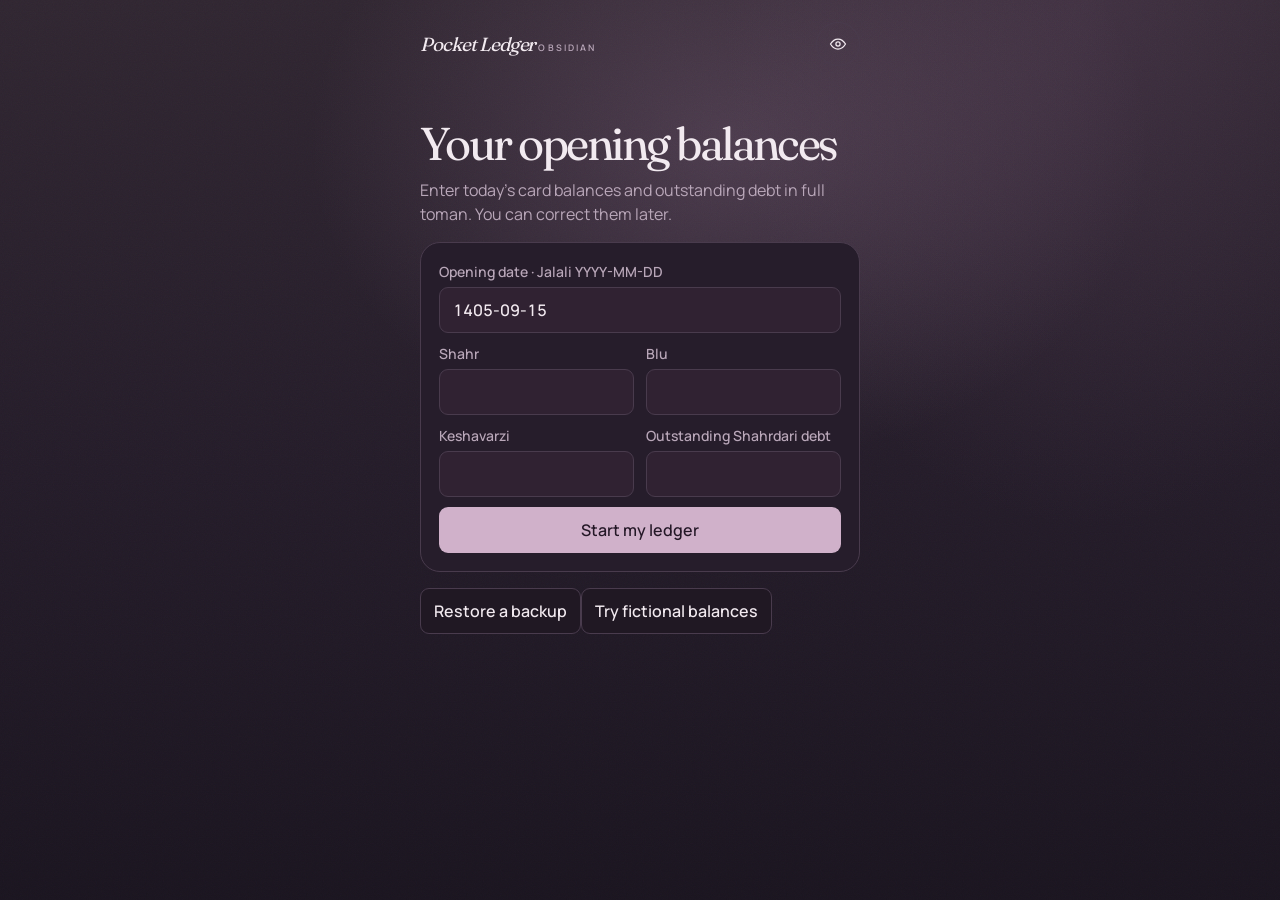
==== obsidian-v7/app/index.html @ 3f1b5644 "Add approved Pocket Ledger Obsidian 7.4 alongside original app" ====
<!doctype html><html lang="en"><head><meta charset="utf-8"><meta name="viewport" content="width=device-width,initial-scale=1,viewport-fit=cover"><meta name="theme-color" content="#17121B"><title>Pocket Ledger · Obsidian Review</title><link rel="icon" href="icon192.png"><link rel="apple-touch-icon" href="icon192.png"><meta name="apple-mobile-web-app-capable" content="yes"><link rel="manifest" href="manifest.webmanifest"><style>
:root{color-scheme:dark;--elevated:#302334;--focus:#D0B1CA;--bg:#17121B;--base:#201823;--surface:#261D2B;--ink:#F2EAF0;--sub:#B9A7B9;--line:#493B4D;--soft:#403047;--cta:#D0B1CA;--debt:#E9BE81;--accent:#B9A7B9}html[data-theme=light]{--bg:#211924;--base:#291F2D;--surface:#302334;--line:#493B4D}
*{box-sizing:border-box}body{margin:0;background:var(--bg);color:var(--ink);font:16px/1.5 Inter,'Segoe UI',system-ui,sans-serif;font-variant-numeric:tabular-nums}main{max-width:1090px;margin:auto;padding:22px 28px 95px}.line,header,nav,.actions,.period,.chips{display:flex;gap:10px;align-items:center;flex-wrap:wrap}.line,header{justify-content:space-between}header{padding:0 0 16px;border-bottom:1px solid var(--line)}.brand{font-size:24px;font-weight:700;letter-spacing:-.055em}.mark{display:inline-grid;place-items:center;vertical-align:middle;margin-right:10px;width:34px;height:34px;background:#403047;color:#D0B1CA;border-radius:10px;font-size:25px}button,input,select{font:inherit;color:var(--ink);border:1px solid var(--line);border-radius:9px;padding:10px 13px;background:var(--base);max-width:100%}button{cursor:pointer;font-weight:550}button:hover{background:var(--soft)}button:disabled{opacity:.45;cursor:default}button:focus-visible,input:focus-visible,select:focus-visible,summary:focus-visible{outline:2px solid var(--focus);outline-offset:3px}.primary{background:var(--cta);border-color:transparent;color:#241827}.primary:hover{background:#DECAD9}nav{gap:4px;margin:19px 0 12px}nav button{border-color:transparent;color:var(--sub);background:transparent}nav .selected,.chosen{background:var(--soft);color:var(--ink);border-color:#A99AAD}h1{font-size:clamp(32px,5vw,46px);line-height:1.1;font-weight:640;letter-spacing:-.055em;margin:16px 0 20px}h2{font-size:19px;font-weight:640;letter-spacing:-.03em;margin:0 0 14px}small,.muted{color:var(--sub)}p{margin:8px 0 16px}.period{gap:4px}.period input,.period button{text-align:center;padding:7px 10px}.hero,.box,.card,details{background:var(--surface);border:1px solid var(--line);border-radius:16px;padding:21px}.hero{background:linear-gradient(112deg,#261D2B,#261D2B 75%);padding:24px 28px}.hero small,.tag{font-weight:650;letter-spacing:.065em;font-size:12px;text-transform:uppercase}.hero strong{font-size:clamp(34px,6vw,58px);line-height:1.35;letter-spacing:-.06em}.hero .metric{border-top:1px solid var(--line);margin-top:15px;padding-top:14px;justify-content:flex-start;gap:12px 38px;color:var(--sub)}.metric b{display:inline-block;margin-left:5px;color:var(--ink)}.metric .debt b,.debtbox .entry:first-of-type b{color:var(--debt)}.debtbox h2:before{content:'◇';color:var(--debt);margin-right:8px}.cards,.fields,.two{display:grid;gap:14px}.cards{grid-template-columns:repeat(auto-fit,minmax(150px,1fr));margin:16px 0}.two,.fields{grid-template-columns:repeat(2,minmax(0,1fr))}.card{position:relative;background:linear-gradient(115deg,color-mix(in srgb,var(--accent) 9%,var(--surface)),var(--surface) 78%);padding:18px 20px}.tag{display:flex;align-items:center;gap:9px;color:var(--sub)}[data-bank=a0]{--accent:#E47781}[data-bank=a1]{--accent:#79AEF0}[data-bank=a2]{--accent:#69CA9F}.tag:before,.bank:before{content:'';display:inline-block;background:var(--accent);width:9px;height:9px;border-radius:50%}.bank:before{margin-right:6px}.card b{display:block;margin-top:12px;font-size:clamp(19px,2.7vw,28px);letter-spacing:-.04em;overflow-wrap:anywhere}.card b small{font-size:13px;font-weight:450;letter-spacing:0}.box,details{margin:12px 0}.entry{display:flex;align-items:center;justify-content:space-between;gap:12px;padding:11px 0;border-top:1px solid var(--line)}.entry div{min-width:0;overflow-wrap:anywhere}.entry small{display:block}.entry button{padding:6px 9px}.entry span{color:var(--sub)}.bar{height:6px;background:var(--soft);border-radius:5px;overflow:hidden;margin:5px 0 13px}.bar i{display:block;height:100%;background:#B9A7B9;border-radius:5px}.fields label{min-width:0}label{display:grid;gap:5px;margin-bottom:13px;color:var(--sub);font-weight:550;font-size:14px}input,select{min-width:0}input::placeholder{color:#A99AAD}input[type=checkbox]{accent-color:var(--cta)}dialog{border:1px solid #493B4D;border-radius:18px;background:var(--surface);color:var(--ink);width:min(510px,94vw);padding:24px;max-height:88dvh}dialog::backdrop{background:#110D14BD}.chips{gap:6px}.chips button{padding:8px 11px}.chips button.chosen{box-shadow:inset 0 -2px #D0B1CA}.chips [data-kind=received].chosen,.chips [data-kind=returned].chosen{box-shadow:inset 0 -2px var(--debt)}.actions{justify-content:flex-end;margin-top:16px}.err,.danger{color:#E47781}summary{cursor:pointer;font-weight:650}details[open]>summary{margin-bottom:15px}pre{white-space:pre-wrap;overflow-wrap:anywhere}#toast{position:fixed;bottom:16px;left:50%;transform:translateX(-50%);padding:10px 18px;border-radius:10px;background:#D0B1CA;color:#241827;z-index:5}#toast:empty{display:none}.setup{max-width:650px;margin:32px auto}.bankfield select{border-left:4px solid var(--accent)}.positive{color:#69CA9F}
@media(max-width:680px){main{padding:16px 14px 95px}.two{grid-template-columns:1fr;gap:0}.cards{grid-template-columns:1fr;gap:6px}.card{display:flex;align-items:center;justify-content:space-between;gap:10px;padding:12px 15px}.card b{margin:0}.add{position:fixed;bottom:16px;right:16px;z-index:2;box-shadow:0 4px 16px #110D1490}.hero,.box,details{padding:17px}.hero .metric{flex-direction:column;align-items:flex-start;gap:5px}.fields{gap:9px}.period input{width:106px}#toast{bottom:76px}.entry button{min-height:40px}nav{margin:10px 0}.entry{font-size:15px}}@media(max-width:370px){.fields{grid-template-columns:1fr}}

:root{--ink:#F2EAF0;--debt:#E9BE81;--muted:#A99AAD}.setup p{color:var(--sub)}.setup .box{margin:16px 0;padding:18px}.setup label,.fields>*{min-width:0}.setup button.primary{width:100%}.bankline{display:flex;gap:10px;align-items:center}.bankline:before{content:"";width:6px;height:16px;border-radius:4px;background:var(--accent)}.snapshot{display:grid;grid-template-columns:1fr 1fr;margin-top:16px;border-top:1px solid var(--line);padding-top:13px;gap:12px}.snapshot small{display:block;font-weight:450;text-transform:none;letter-spacing:0;font-size:14px}.snapshot b{display:block;font-weight:650}.debt b{color:var(--debt)}.hero{background:var(--surface)}.card{background:var(--surface)}.report{margin-top:18px}.type-choice{float:right;max-width:55%;margin:0}.type-choice select{height:42px;padding:6px 10px}.sheet-title{display:flex;align-items:center;justify-content:space-between;gap:8px;margin-bottom:14px}.sheet-title h2{margin:0}.entry-amount{margin-bottom:8px}.entry-amount input{font-size:26px;padding:6px 12px}.entry-amount small{font-weight:450;min-height:20px}.entry-note{margin-bottom:8px}.savebar{position:sticky;bottom:0;z-index:1;background:var(--surface);padding:10px 0 1px;border-top:1px solid var(--line)}.savebar .primary{flex:1}.formdate summary{font-weight:500;font-size:14px}.formdate{border:0;padding:6px 0;margin:0 0 8px}.formdate[open]>summary{margin-bottom:8px}.dock{display:contents}button,select,input{touch-action:manipulation}.setup input,input:not([type=checkbox]),select{width:100%;min-width:0}.period input{width:94px}input,select{font-size:16px}.entry>div:first-child{flex:1}.entry>div:last-child{text-align:right}.entry>div:last-child b{display:block}.entry{overflow-wrap:anywhere}.err:empty{display:none}.report .two .box{margin:4px 0}.tag{text-transform:none;letter-spacing:0;font-size:15px}.hero small{color:var(--sub)}.setup label{margin:0 0 10px}.setup .fields{gap:0 12px}.setup h1{margin-bottom:7px}button{min-height:44px}dialog label{margin-bottom:9px}.amount-key{color:var(--sub);font-size:14px}.card .tag{color:var(--ink)}
@media(max-width:680px){main{padding:max(10px,env(safe-area-inset-top)) max(14px,env(safe-area-inset-right)) calc(100px + env(safe-area-inset-bottom)) max(14px,env(safe-area-inset-left))}.brand{font-size:20px}.mark{width:29px;height:29px}header{padding-bottom:10px}h1{font-size:26px;margin:9px 0 13px}nav{margin:8px 0 4px;gap:2px}nav button{padding:6px 10px;font-size:14px}.period{gap:1px}.period button{padding:4px 9px}.period input{font-size:16px;width:87px;padding:5px}.hero{padding:16px}.hero strong{font-size:34px}.cards{border:1px solid var(--line);border-radius:14px;background:var(--surface);gap:0;margin:12px 0}.card{border:none;border-radius:0;background:transparent;min-height:43px;padding:8px 14px}.card+.card{border-top:1px solid var(--line)}.card b{font-size:18px}.cards,.fields{min-width:0}.setup{margin:15px auto}.setup h1{font-size:25px}.setup p{font-size:15px;line-height:1.4}.setup .fields{grid-template-columns:minmax(0,1fr);gap:0}.setup .box{padding:14px}.setup input{height:42px}.setup #restore{width:100%}.dock:has(.add:not([hidden])){display:block;position:fixed;z-index:3;bottom:0;left:0;right:0;padding:8px max(14px,env(safe-area-inset-right)) calc(8px + env(safe-area-inset-bottom)) max(14px,env(safe-area-inset-left));background:var(--base);border-top:1px solid var(--line)}.add{position:static;box-shadow:none;width:100%;min-height:48px;font-size:17px}.fields{grid-template-columns:repeat(2,minmax(0,1fr))}.box{margin:10px 0}.entry{gap:7px}.entry small{font-size:13px}.entry button{min-height:44px}.actions{gap:8px;flex-wrap:nowrap}dialog[open]{position:fixed;inset:auto 0 var(--keyboard-gap,0px);margin:0 auto;width:100%;max-width:580px;max-height:calc(var(--visible-height,100dvh) - 12px);overflow:auto;overscroll-behavior:contain;border-radius:20px 20px 0 0;padding:17px 16px max(10px,env(safe-area-inset-bottom));scroll-padding:60px 0}.savebar{margin-top:4px;padding-bottom:max(4px,env(safe-area-inset-bottom))}#toast{bottom:calc(76px + env(safe-area-inset-bottom))}.report{padding:14px}.setup label,.setup input,.setup form{width:100%}.snapshot b{overflow-wrap:anywhere}#prefs input,#prefs select{max-width:100%}}
input,select,dialog,.savebar{background-color:var(--elevated)} input::placeholder{color:var(--muted);opacity:1} .primary:active{background:#C3A1BE} button:disabled{opacity:1;color:var(--muted);background:var(--base)}
</style><link rel="stylesheet" href="./obsidian.css"></head><body><main><header><span class="brand"><span class="mark" aria-hidden="true">≋</span>Pocket Ledger <em>OBSIDIAN</em></span></header><nav id="nav" aria-label="Main"></nav><div id="view"></div></main><dialog id="composer" aria-labelledby="entry-title"></dialog><dialog id="dlg" aria-labelledby="modal-title"><div id="modal"></div></dialog><output id="toast" aria-live="polite"></output><script src="./compat.js"></script><script>'use strict';
const categories = 'Khoraki Sx Sobune Digital Qaza Fun Travel Gift Beauty Internet Other VPN Mental Health Fitness Education'.split(' ');
const types = {expense:'Expense',income:'Income',transfer:'Transfer',fill:'Shahrdari Fill',received:'Shahrdari Received',returned:'Shahrdari Return'};
function check(ok,message){if(!ok) throw Error(message)}
function digits(s){return String(s).trim().replace(/[۰-۹]/g,c=>c.charCodeAt(0)-1776).replace(/[٠-٩]/g,c=>c.charCodeAt(0)-1632).replace('٫','.')}
function amount(s,unit=1000){
 const value=digits(s);
 check(/^\d+(\.\d{1,3})?$/.test(value),'Enter a positive number or zero, without separators.');
 const [whole,fraction='']=value.split('.');
 const mills=BigInt(whole)*1000n+BigInt(fraction.padEnd(3,'0'));
 const scaled=mills*BigInt(unit);
 check(scaled%1000n===0n && scaled/1000n<=99999999999999n,'Enter a whole-toman amount within the supported range.');
 return Number(scaled/1000n);
}
function fresh(){return {version:1,start:'',accounts:['Shahr','Blu','Keshavarzi'].map((name,i)=>({id:'a'+i,name,opening:0,active:true})),cats:categories.map((name,i)=>({id:'c'+i,name,active:true})),openingDebt:0,rows:[],audit:[],unit:1000,theme:'dark',recipient:'Repayment recipient',card:'',recent:{}}}
const fmt=new Intl.DateTimeFormat('en-US-u-ca-persian-nu-latn',{year:'numeric',month:'numeric',day:'numeric',timeZone:'UTC'});
function persian(date){let p=Object.fromEntries(fmt.formatToParts(date).map(x=>[x.type,x.value]));return [p.year,p.month,p.day].map((n,i)=>i?String(n).padStart(2,'0'):n).join('-')}
function today(){const d=new Date();return persian(new Date(Date.UTC(d.getFullYear(),d.getMonth(),d.getDate())))}
const monthDays=new Map();
function days(month){
 if(monthDays.has(month))return monthDays.get(month);
 const [y,m]=month.split('-').map(Number);
 check(y>=1300&&y<=1550&&m>=1&&m<=12,'Use a Jalali year from 1300 to 1550 and month 01–12.');
 let result=0;
 for(let i=-8;i<42;i++){const key=persian(new Date(Date.UTC(y+621,m+1,21+i)));if(key.startsWith(month+'-'))result=Math.max(result,Number(key.slice(-2)))}
 monthDays.set(month,result);return result;
}
function validDate(s){return typeof s==='string'&&/^\d{4}-\d{2}-\d{2}$/.test(s)&&+s.slice(-2)>0&&+s.slice(-2)<=days(s.slice(0,7))}
function monthShift(key,n){let [y,m]=key.split('-').map(Number);let t=y*12+m-1+n;return Math.floor(t/12)+'-'+String(t%12+1).padStart(2,'0')}
function summary(s,month){
 const balance=Object.fromEntries(s.accounts.map(a=>[a.id,a.opening]));
 let debt=s.openingDebt,income=0,expense=0,fill=0,received=0,returned=0;const by={};
 for(const r of s.rows){
  const period=r.date.slice(0,7);if(period>month)continue;
  const n=r.amount;const current=period===month;
  balance[r.account]+=(['income','received'].includes(r.type)?n:-n);
  if(['transfer','fill'].includes(r.type))balance[r.to]+=n;
  if(r.type==='received'){debt+=n;if(current)received+=n}
  if(r.type==='returned'){debt-=n;if(current)returned+=n}
  if(current && r.type==='expense'){expense+=n;by[r.cat]=(by[r.cat]||0)+n}
  if(current && r.type==='income')income+=n;
  if(current && r.type==='fill')fill+=n;
 }
 const total=Object.values(balance).reduce((a,b)=>a+b,0);
 return {balance,debt,total,net:total-debt,gap:Math.max(0,debt-balance.a0),expense,income,fill,received,returned,by};
}
function validate(s){
 check(s&&s.version===1&&validDate(s.start)&&s.start<=today(),'Opening date must be valid and no later than today.');
 const money=n=>Number.isSafeInteger(n)&&n>=0&&n<=99999999999999;
 check(money(s.openingDebt)&&[1,1000].includes(s.unit),'Invalid opening debt or input unit.');
 check(['light','dark','system'].includes(s.theme)&&typeof s.recipient==='string'&&typeof s.card==='string'&&/^(\d{16})?$/.test(s.card)&&s.recent&&typeof s.recent==='object','Invalid preferences.');
 for(const collection of [s.accounts,s.cats]){
  check(Array.isArray(collection)&&collection.length,'Account or category list missing.');
  const ids=new Set(),names=new Set();
  for(const item of collection){check(typeof item.id==='string'&&/^[a-z0-9-]+$/i.test(item.id)&&!ids.has(item.id)&&typeof item.name==='string'&&item.name.trim()&&!names.has(item.name.trim().toLowerCase())&&typeof item.active==='boolean','Duplicate or invalid account/category.');ids.add(item.id);names.add(item.name.trim().toLowerCase())}
 }
 const account=id=>s.accounts.some(a=>a.id===id);
 check(account('a0')&&s.accounts.every(a=>money(a.opening)),'Invalid opening balances.');
 check(Array.isArray(s.rows)&&Array.isArray(s.audit)&&s.audit.every(e=>e&&typeof e.at==='string'&&typeof e.action==='string'),'Invalid records or audit history.');
 const ids=new Set(),daily=new Map();let bound=s.openingDebt+s.accounts.reduce((v,a)=>v+a.opening,0);
 for(const r of s.rows){
  check(r&&typeof r.id==='string'&&/^[a-z0-9-]+$/i.test(r.id)&&!ids.has(r.id),'Duplicate or invalid transaction ID.');ids.add(r.id);
  check(Object.hasOwn(types,r.type)&&money(r.amount)&&r.amount>0&&validDate(r.date)&&r.date>=s.start&&account(r.account)&&typeof r.note==='string','Check transaction amount, date, type and account.');
  if(r.type==='expense')check(s.cats.some(c=>c.id===r.cat),'Select a known expense category.');
  if(['fill','transfer'].includes(r.type))check(account(r.to)&&r.account!==r.to,'Choose two different accounts.');
  if(r.type==='received')check(r.account==='a0','Shahrdari deposits go to the Shahr account.');
  if(r.type==='fill')check(r.to==='a0','A fill must replenish the Shahr account.');
  if(['received','returned'].includes(r.type))daily.set(r.date,(daily.get(r.date)||0)+(r.type==='received'?r.amount:-r.amount));
  bound+=2*r.amount;
 }
 check(Number.isSafeInteger(bound),'Ledger exceeds the supported whole-toman range.');
 let debt=s.openingDebt;for(const date of [...daily.keys()].sort()){debt+=daily.get(date);check(debt>=0,'Repayment exceeds the outstanding debt on '+date+'.')}
 return s;
}
if(typeof module!=='undefined')module.exports={fresh,summary,validate,amount,monthShift,days};

</script><script>const $=id=>document.getElementById(id);
const esc=v=>String(v??'').replace(/[&<>"']/g,c=>({'&':'&amp;','<':'&lt;','>':'&gt;','"':'&quot;',"'":'&#39;'}[c]));
const figure=n=>masked?'••••':n.toLocaleString('en-US');
const money=n=>figure(n)+' toman';
const id=()=>crypto.randomUUID?.()??Array.from(crypto.getRandomValues(new Uint8Array(16)),v=>v.toString(16).padStart(2,'0')).join('');
let state=fresh(),revision=0,db,page='Overview',month=today().slice(0,7),timer;
const clone=x=>typeof structuredClone==='function'?structuredClone(x):JSON.parse(JSON.stringify(x));
function toast(msg){$('toast').textContent=msg;clearTimeout(timer);timer=setTimeout(()=>$('toast').textContent='',3500)}
function read(){return new Promise((resolve,reject)=>{const req=db.transaction('data').objectStore('data').get('ledger');req.onsuccess=()=>resolve(req.result);req.onerror=()=>reject(req.error)})}
async function save(next,action,before,after){
 validate(next);
 next.audit.push({at:new Date().toISOString(),action,before,after});
 await new Promise((resolve,reject)=>{
 const tx=db.transaction('data','readwrite'),table=tx.objectStore('data'),q=table.get('ledger');
 q.onsuccess=()=>{if((q.result?.revision||0)!==revision){tx.abort();return}table.put({revision:revision+1,state:next},'ledger')};
 tx.oncomplete=resolve;tx.onabort=()=>reject(Error('Could not save. Another tab may have changed the ledger. Reload before retrying.'));tx.onerror=()=>reject(tx.error);
 });
 revision++;state=next;render();toast('Saved on this device');
}
function formData(form){return Object.fromEntries(new FormData(form))}
function field(label,name,value='',extra=''){return '<label>'+esc(label)+'<input name="'+name+'" value="'+esc(value)+'" '+extra+'></label>'}
function options(list,selected){return list.map(a=>'<option value="'+esc(a.id)+'" '+(a.id===selected?'selected':'')+'>'+esc(a.name)+'</option>').join('')}
function select(label,name,list,selected){return '<label>'+esc(label)+'<select name="'+name+'" required>'+options(list,selected)+'</select></label>'}
function modal(title,body,submit,verb='Save'){const d=$('dlg');$('modal').innerHTML='<h2 id="modal-title">'+esc(title)+'</h2><form>'+body+'<p class="err" role="alert"></p><div class="actions"><button type="button" id="close">Cancel</button><button class="primary">'+esc(verb)+'</button></div></form>';enhancePickers(d);openSurface(d);d.oncancel=e=>{e.preventDefault();closeSurface(d)};$('close').onclick=()=>closeSurface(d);bindForm($('modal').querySelector('form'),async(f)=>{await submit(f);await closeSurface(d)})}
function bindForm(form,fn){form.onsubmit=async e=>{e.preventDefault();const btn=form.querySelector('button.primary');btn.disabled=true;try{await fn(formData(form))}catch(err){form.querySelector('.err').textContent=err.message}finally{btn.disabled=false}}}
function download(name,body,type){const a=document.createElement('a');a.href=URL.createObjectURL(new Blob([body],{type}));a.download=name;a.click();setTimeout(()=>URL.revokeObjectURL(a.href),3000)}
function backup(){download('PocketLedger-'+today()+'.json',JSON.stringify(state,null,2),'application/json')}
function restore(){const file=document.createElement('input');file.type='file';file.accept='.json';file.onchange=async()=>{try{const next=validate(JSON.parse(await file.files[0].text()));modal('Restore this backup?', '<p>'+next.rows.length+' transactions · Opening date '+esc(next.start)+'</p><p>This replaces the ledger on this device. Save your current backup first.</p>'+(state.start?'<button type="button" id="prior">Download current backup</button>':''),async()=>{await save(next,'Restored backup',{count:state.rows.length},{count:next.rows.length})},'Replace ledger');if($('prior'))$('prior').onclick=backup}catch(e){alert('Restore stopped. '+e.message)}};file.click()}
function openingFields(){return field('Opening date · Jalali YYYY-MM-DD','start',state.start||today(),'required')+'<div class="fields">'+state.accounts.map(a=>field(a.name,a.id,state.start?a.opening:'','required inputmode="numeric"')).join('')+field('Outstanding Shahrdari debt','debt',state.start?state.openingDebt:'','required inputmode="numeric"')+'</div>'}
async function setOpening(f){const s=clone(state);s.start=digits(f.start);s.accounts.forEach(a=>a.opening=amount(f[a.id],1));s.openingDebt=amount(f.debt,1);const snapshot=x=>({date:x.start,balances:x.accounts.map(a=>[a.id,a.opening]),debt:x.openingDebt});await save(s,state.start?'Corrected opening values':'Set opening values',snapshot(state),snapshot(s))}
function render(){
 resetScreenMotion();
 const dark=state.theme==='dark'||(state.theme==='system'&&matchMedia('(prefers-color-scheme:dark)').matches);document.documentElement.dataset.theme=dark?'dark':'light';

 if(!state.start){$('nav').innerHTML='';$('view').innerHTML='<section class="setup"><h1>Your opening balances</h1><p>Enter today’s card balances and outstanding debt in full toman. You can correct them later.</p><form class="box">'+openingFields()+'<p class="err" role="alert"></p><button class="primary">Start my ledger</button></form><button id="restore">Restore a backup</button></section>';installExample();bindForm($('view').querySelector('form'),setOpening);$('restore').onclick=restore;return}
 renderNavigation();
 $('view').innerHTML='<div class="line"><h1>'+page+'</h1>'+(page==='Settings'?'':'<div class="period month-rail" aria-label="Choose Jalali month"></div>')+'</div><div id="content"></div>';
 if(page==='Settings'){if(masked){$('content').innerHTML='<p>Reveal balances to view preferences, backups and correction history.</p>'}else {settings();installMotionPreference();enhancePickers($('content'));enhanceSettings()}return}
 function change(key){if(!/^\d{4}-(0[1-9]|1[0-2])$/.test(key)||key<state.start.slice(0,7)||key>today().slice(0,7)){toast('Choose a month within your ledger dates.');render();return}month=key;render()}
 installMonthRail(change);
 if(page==='Transactions' && masked){$('content').innerHTML=privatePanel();return}
 if(page==='Transactions'){transactions();enhancePickers($('content'))}else if(page==='Insights')renderInsights();else { dashboard(); decorateOverview(); }
}
const displayType=t=>types[t==='fill'?'transfer':t];
const accountName=i=>state.accounts.find(a=>a.id===i)?.name||'';
const categoryName=i=>state.cats.find(a=>a.id===i)?.name||'';
const rowsMonth=()=>state.rows.filter(r=>r.date.startsWith(month)).reverse().sort((a,b)=>b.date.localeCompare(a.date));
function bankLabel(key){return '<span class="bank" data-bank="'+esc(key)+'">'+esc(accountName(key))+'</span>'}
function rowList(rows){return rows.map(r=>'<div class="entry"><div><b>'+esc(masked?displayType(r.type):r.note||displayType(r.type))+'</b><small>'+esc(r.date)+' · '+bankLabel(r.account)+(r.to?' → '+bankLabel(r.to):'')+' · '+esc(r.type==='expense'?categoryName(r.cat):displayType(r.type))+'</small></div><div><b>'+money(r.amount)+'</b> <button data-edit="'+esc(r.id)+'" aria-label="Edit transaction">Edit</button></div></div>').join('')||'<p class="muted">No transactions here yet.</p>'}
function wireRows(){document.querySelectorAll('[data-edit]').forEach(b=>b.onclick=()=>entry(state.rows.find(r=>r.id===b.dataset.edit)))}
function metric(label,n){return '<div class="entry"><span>'+esc(label)+'</span><b>'+money(n)+'</b></div>'}
function dashboard(){const v=summary(state,month),last=monthShift(month,-1),compare=last>=state.start.slice(0,7);
 $('content').innerHTML='<section class="hero"><small>Your net money</small><div><strong>'+figure(v.net)+'</strong> toman</div><div class="snapshot"><span><small>Across all cards</small><b>'+money(v.total)+'</b></span><span class="debt"><small>Shahrdari debt</small><b>'+money(v.debt)+'</b></span></div></section><div class="cards">'+state.accounts.filter(a=>a.active||(!masked&&v.balance[a.id])).map(a=>'<div class="card" data-bank="'+esc(a.id)+'"><span class="tag">'+esc(a.name)+'</span><b>'+figure(v.balance[a.id])+' <small>toman</small>'+'</b></div>').join('')+'</div><section class="box line"><h2 style="margin:0">Monthly spending</h2><b>'+money(v.expense)+'</b></section><section class="box"><h2>Recent transactions</h2>'+rowList(rowsMonth().slice(0,3))+'</section>';wireRows()}
function transactions(){const all={id:'',name:'All'};$('content').innerHTML='<div class="box"><div class="fields">'+field('Search','query','','id="query" placeholder="Name, category, account or amount"')+select('Account','filter',[all,...state.accounts],'')+select('Type','type',[all,...Object.entries(types).filter(([id])=>id!=='fill').map(([id,name])=>({id,name}))],'')+select('Category','category',[all,...state.cats],'')+'</div><div id="results"></div></div>';const area=$('content'),val=n=>area.querySelector('[name="'+n+'"]').value;function filter(){let q=val('query').toLowerCase();$('results').innerHTML=rowList(rowsMonth().filter(r=>(!val('filter')||[r.account,r.to].includes(val('filter')))&&(!val('type')||(r.type==='fill'?'transfer':r.type)===val('type'))&&(!val('category')||r.cat===val('category'))&&[r.note,displayType(r.type),categoryName(r.cat),accountName(r.account),accountName(r.to),r.amount].join(' ').toLowerCase().includes(q)));wireRows()}area.oninput=filter;filter()}
function fitSheet(){const v=window.visualViewport;if(!v)return;const style=document.documentElement.style;style.setProperty('--visible-height',v.height+'px');style.setProperty('--keyboard-gap',Math.max(0,window.innerHeight-v.height-v.offsetTop)+'px')}
window.visualViewport?.addEventListener('resize',fitSheet);window.visualViewport?.addEventListener('scroll',fitSheet);fitSheet();
function settings(){
 const manage=(key,title)=>'<details><summary>'+title+'</summary>'+state[key].map((x,i)=>'<div class="entry"><div>'+(key==='accounts'?bankLabel(x.id):esc(x.name))+(x.active?'':' · inactive')+'</div><div>'+(key==='cats'&&i?'<button data-up="'+x.id+'" aria-label="Move up">↑</button> ':'')+'<button data-key="'+key+'" data-item="'+x.id+'">Edit</button></div></div>').join('')+'<button data-key="'+key+'">Add '+(key==='cats'?'category':'account')+'</button></details>';
 $('content').innerHTML='<details open><summary>Preferences</summary><form id="prefs">'+select('Transaction amount entry','unit',[{id:'1000',name:'Thousands of toman · 1 means 1,000'},{id:'1',name:'Full toman'}],String(state.unit))+select('Appearance','theme',[{id:'system',name:'Follow device · light or deep aubergine'},{id:'light',name:'Soft aubergine'},{id:'dark',name:'Deep aubergine'}],state.theme)+field('Repayment recipient','recipient',state.recipient,'required')+field('Recipient card · optional, kept on this device','card',state.card,'type="password" inputmode="numeric" autocomplete="off"')+'<button type="button" id="reveal">Show / hide card</button> <button class="primary">Save preferences</button><p class="err"></p></form></details>'+manage('accounts','Accounts')+manage('cats','Expense categories')+'<details><summary>Opening values</summary><p>Corrections recalculate every affected month.</p><button id="opening">Correct opening values</button></details><details open><summary>Backup &amp; export</summary><p>Data belongs to this browser on this device. Clearing browser storage removes it. Move your ledger by downloading a JSON backup and restoring it on the other device. The backup includes your recipient details and correction history in plain text.</p><div class="chips"><button id="backup">Download JSON backup</button><button id="restore">Restore backup</button><button id="csv">Export CSV</button></div></details><p class="creation-credit">Created by Aria and Buddy</p>';
 $('reveal').onclick=()=>{const el=$('prefs').elements.card;el.type=el.type==='password'?'text':'password'};
 bindForm($('prefs'),async f=>{const s=clone(state);Object.assign(s,{unit:Number(f.unit),theme:f.theme,recipient:f.recipient.trim(),card:digits(f.card).replace(/[ -]/g,'')});await save(s,'Updated preferences',null,null)});
 $('opening').onclick=()=>modal('Correct opening values',openingFields(),async f=>{check(digits(f.start)<=today(),'Opening date cannot be in the future.');await setOpening(f)});
 $('backup').onclick=backup;$('restore').onclick=restore;
 $('csv').onclick=()=>{const cell=x=>{let v=String(x??'');if(/^[=+@\-\t\r]/.test(v))v="'"+v;return '"'+v.replace(/"/g,'""')+'"'};const rows=[['ID','Jalali date','Type','Amount (toman)','Account','To account','Category','Description'],...state.rows.map(r=>[r.id,r.date,types[r.type],r.amount,accountName(r.account),accountName(r.to),categoryName(r.cat),r.note])];download('PocketLedger-transactions.csv','\uFEFF'+rows.map(row=>row.map(cell).join(',')).join('\r\n'),'text/csv;charset=utf-8')};
 document.querySelectorAll('[data-key]').forEach(b=>b.onclick=()=>{const key=b.dataset.key,old=state[key].find(x=>x.id===b.dataset.item);
 modal((old?'Edit ':'Add ')+(key==='accounts'?'account':'category'),field('Name','name',old?.name,'required maxlength="60"')+(old?'<label><span><input type="checkbox" name="active" '+(old.active?'checked':'')+'> Active for new entries</span></label>':''),async f=>{const s=clone(state),x={...(old||{id:id(),...(key==='accounts'?{opening:0}:{})}),name:f.name.trim(),active:old?!!f.active:true};if(old)s[key][s[key].findIndex(a=>a.id===x.id)]=x;else s[key].push(x);await save(s,'Changed '+(key==='cats'?'category':'account'),old||null,x)})});
 document.querySelectorAll('[data-up]').forEach(b=>b.onclick=async()=>{try{const s=clone(state),i=s.cats.findIndex(a=>a.id===b.dataset.up);[s.cats[i],s.cats[i-1]]=[s.cats[i-1],s.cats[i]];await save(s,'Reordered categories',state.cats.map(c=>c.id),s.cats.map(c=>c.id));[...$('content').querySelectorAll('details')].find(d=>d.firstChild.textContent==='Expense categories').open=true}catch(e){alert(e.message)}});
}

matchMedia('(prefers-color-scheme:dark)').onchange=()=>{if(db)render()};
async function boot(){db=await new Promise((resolve,reject)=>{const q=indexedDB.open('pocket-ledger-obsidian-review-v1',1);q.onupgradeneeded=()=>q.result.createObjectStore('data');q.onsuccess=()=>resolve(q.result);q.onerror=()=>reject(q.error)});const record=await read();if(record){state=validate(record.state);revision=record.revision}render()}
</script><script src='./motion-spring.js'></script><script src='./entry.js'></script><script src='./obsidian.js'></script><script>boot().catch(e=>{$('view').textContent='Unable to open local storage. '+e.message+' Open the app in a regular browser using the Windows launcher.'});
if(location.protocol!=='file:'&&'serviceWorker' in navigator)navigator.serviceWorker.register('./sw.js').catch(()=>{});

</script></body></html>
---- obsidian-v7/app/obsidian.css ----
:root {
  --radius: 1.25rem;
  --background: oklch(0.185 0.02 320);   /* #17121B */
  --bg-2: oklch(0.215 0.024 322);        /* #201823 */
  --foreground: oklch(0.94 0.015 340);   /* #F2EAF0 */
  --card: oklch(0.245 0.028 320);        /* #261D2B */
  --card-foreground: oklch(0.94 0.015 340);
  --elevated: oklch(0.275 0.034 322);    /* #302334 */
  --selected: oklch(0.33 0.04 322);      /* #403047 */
  --popover: oklch(0.275 0.034 322);
  --popover-foreground: oklch(0.94 0.015 340);
  --primary: oklch(0.79 0.06 335);       /* #D0B1CA */
  --primary-foreground: oklch(0.185 0.02 320);
  --secondary: oklch(0.275 0.034 322);
  --secondary-foreground: oklch(0.94 0.015 340);
  --muted: oklch(0.245 0.028 320);
  --muted-foreground: oklch(0.75 0.035 330); /* #B9A7B9 */
  --accent: oklch(0.79 0.06 335);
  --accent-foreground: oklch(0.185 0.02 320);
  --destructive: oklch(0.7 0.13 15);
  --destructive-foreground: oklch(0.94 0.015 340);
  --border: oklch(0.38 0.03 325);        /* #493B4D */
  --input: oklch(0.38 0.03 325);
  --ring: oklch(0.79 0.06 335);
  --acc-shahr: oklch(0.7 0.13 15);       /* #E47781 */
  --acc-blu: oklch(0.73 0.1 252);        /* #79AEF0 */
  --acc-kesh: oklch(0.77 0.12 162);      /* #69CA9F */
  --acc-debt: oklch(0.82 0.09 75);       /* #E9BE81 */
  --positive: oklch(0.77 0.12 162);
  --chart-1: var(--primary); --chart-2: var(--acc-blu); --chart-3: var(--acc-kesh); --chart-4: var(--acc-debt); --chart-5: var(--acc-shahr);
  --sidebar: var(--card); --sidebar-foreground: var(--foreground); --sidebar-primary: var(--primary); --sidebar-primary-foreground: var(--primary-foreground);
  --sidebar-accent: var(--elevated); --sidebar-accent-foreground: var(--foreground); --sidebar-border: var(--border); --sidebar-ring: var(--ring);
  --glow: radial-gradient(120% 80% at 70% 0%, color-mix(in oklab, var(--primary) 22%, transparent), transparent 60%);
  --sheen: linear-gradient(155deg, color-mix(in oklab, var(--foreground) 9%, transparent), transparent 40%);
  --shadow-deep: 0 30px 60px -30px oklch(0.08 0.02 320 / 0.9), 0 1px 0 color-mix(in oklab, var(--foreground) 8%, transparent) inset;
}

@keyframes orbit-drift { to { stroke-dashoffset: -400; } }
main{max-width:680px;padding: max(20px,env(safe-area-inset-top)) 20px 120px}
body{background:var(--bg);font-family:system-ui,sans-serif}
header{justify-content:flex-start}.brand,h1,h2,.hero strong,.card b,.spending output{font-family:Georgia,serif;font-weight:400}
header .brand{margin-right:auto}.privacy{font-size:.82rem}
nav:not(:empty){position:fixed;bottom:0;left:50%;transform:translateX(-50%);width:min(100%,680px);background:var(--base);z-index:5;border-top:1px solid var(--line);padding:8px 5px max(8px,env(safe-area-inset-bottom));display:grid;grid-template-columns:1fr 1fr 48px 1fr 1fr;gap:1px}
nav button{padding:3px;font-size:.76rem}nav button:nth-child(3){grid-column:4}
#add:not([hidden]){position:fixed;left:50%;bottom:max(9px,env(safe-area-inset-bottom));transform:translateX(-50%);width:44px;height:44px;min-width:44px;padding:0;border-radius:50%;font-size:0;z-index:6}
#add:before{content:'+';font:27px Georgia}button,summary{min-height:44px}
.hero{position:relative;isolation:isolate;overflow:hidden;padding:20px 4px 18px;background:transparent;border:0;box-shadow:none}
.hero strong{font-size:clamp(30px,10vw,62px);overflow-wrap:anywhere}.hero .snapshot{flex-wrap:wrap}
.orbit,.ring{pointer-events:none;position:absolute;fill:none;stroke:var(--primary);z-index:-1}
.orbit{width:360px;right:-120px;top:-100px;transform:translateX(var(--drift,0px));transition:transform .4s cubic-bezier(.2,1.4,.4,1)}.orbit ellipse{animation:orbit-drift 45s linear infinite}
.ring{position:relative;float:right;width:60px;margin-left:8px}.hero>div:not(.orbit,.ring){clear:both}
.eyebrow,.hero>small{font:600 11px/1.5 system-ui;letter-spacing:.2em;text-transform:uppercase;color:var(--sub)}
.cards{display:flex;overflow:auto;scroll-snap-type:x mandatory;padding:4px 0 12px;gap:12px}.cards .card{scroll-snap-align:start;position:relative;isolation:isolate;display:flex;justify-content:space-between;flex-direction:column;overflow:hidden;flex:0 0 min(82%,330px);min-height:155px;aspect-ratio:1.62;padding:22px;border-radius:22px;background:radial-gradient(120% 90% at 100% 0%,color-mix(in oklab,var(--tint) 30%,transparent),transparent 60%),var(--sheen),var(--elevated);box-shadow:var(--shadow-deep)}
.card svg{position:absolute;inset:0;width:100%;height:100%;stroke:var(--tint);fill:none;z-index:-1}.cards .tag{font:italic 22px Georgia;background:none;border:0;padding:0;color:var(--ink)}.card b{font-size:clamp(20px,6vw,30px);overflow-wrap:anywhere}
.spending svg{display:block;width:100%;touch-action:pan-y}.spending output{font-size:24px}.keypad{display:grid;grid-template-columns:repeat(3,1fr);gap:4px}.keypad button{background:var(--base);font-size:20px}.curtain[open]{position:fixed;inset:0;margin:0;max-width:none;max-height:none;width:100%;height:100%;background:var(--bg);text-align:center;padding-top:35vh}
@media(prefers-reduced-motion:reduce){*,*::before,*::after{animation:none!important;transition:none!important;scroll-behavior:auto!important}}

nav button svg{display:block;width:18px;height:18px;margin:auto;fill:none;stroke:currentColor;stroke-width:1.4;stroke-linecap:round}
nav:not(:empty){margin:0}nav button{background:transparent;border:none;border-radius:14px}nav button.selected{background:var(--selected)}
.brand em{font:600 9px system-ui;letter-spacing:.24em;color:var(--sub)}.brand .mark{display:none}.brand{font-style:italic}
.cards{border:none;background:transparent;border-radius:0}.cards .card{align-items:start;text-align:left}
#dlg[open]{animation:rise .36s cubic-bezier(.2,.9,.25,1.06)}@keyframes rise{from{transform:translateY(15%);opacity:0}to{transform:translateY(0);opacity:1}}
@media(prefers-reduced-motion:reduce){#dlg[open]{animation:none}}
.privacy{min-width:44px}.snapshot b,.entry b{overflow-wrap:anywhere}.entry button{min-height:44px}
@font-face{font-family:Manrope;src:url('./fonts/Manrope.ttf') format('truetype');font-weight:200 800;font-display:swap}
@font-face{font-family:Fraunces;src:url('./fonts/Fraunces.ttf') format('truetype');font-weight:100 900;font-display:swap}
body,.eyebrow,.brand em{font-family:Manrope,system-ui,sans-serif}.brand,h1,h2,.cards .tag,.hero strong,.card b,.spending output{font-family:Fraunces,Georgia,serif}
#dlg{border-radius:28px 28px 0 0}#dlg::backdrop{background:#100c12b8;backdrop-filter:blur(4px)}.keypad button{border:0;border-radius:12px}.keypad{margin:8px 0}

.hero,#dlg{
  background-image: var(--glow), url("data:image/svg+xml,%3Csvg xmlns='http://www.w3.org/2000/svg' width='160' height='160'%3E%3Cfilter id='n'%3E%3CfeTurbulence baseFrequency='.9' numOctaves='2' stitchTiles='stitch'/%3E%3CfeColorMatrix values='0 0 0 0 1 0 0 0 0 .9 0 0 0 0 1 0 0 0 .05 0'/%3E%3C/filter%3E%3Crect width='100%25' height='100%25' filter='url(%23n)'/%3E%3C/svg%3E");}
.hero .snapshot{position:relative;grid-template-columns:repeat(auto-fit,minmax(min(100%,9rem),1fr))}
.hero .ring{clear:none;z-index:0}.hero .orbit{z-index:-1}.card svg{stroke-width:.8}
.sheet-title h2{font-style:italic}.card:active{transform:scale(.985)}.card{transition:transform .2s}
/* Phone composition and sheet sizing follow the approved 480px canvas. */
@supports not (color:oklch(.5 .1 320)){
 :root{--primary:#d0b1ca;--foreground:#f2eaf0;--muted-foreground:#b9a7b9;--background:#17121b;--bg-2:#201823;--card:#261d2b;--elevated:#302334;--selected:#403047;--border:#493b4d;--sheen:linear-gradient(155deg,#f2eaf015,transparent 40%);--glow:radial-gradient(120% 80% at 70% 0%,#d0b1ca21,transparent 60%)}
}
main{max-width:480px;padding-bottom:128px}header{border:0;min-height:48px;padding:0}.brand{font-size:19px}
.sr-only{position:absolute!important;width:1px;height:1px;padding:0;overflow:hidden;clip:rect(0,0,0,0);white-space:nowrap}
.privacy{border-radius:50%;background:transparent;display:grid;place-items:center;width:44px;height:44px;padding:10px}
.privacy svg,#nav svg{width:20px;height:20px;fill:none;stroke:currentColor;stroke-width:1.5;stroke-linecap:round;stroke-linejoin:round}
#nav:not(:empty){width:100%;max-width:480px;grid-template-columns:1fr 1fr minmax(56px,1fr) 1fr 1fr;align-items:center;overflow:visible;backdrop-filter:blur(20px);background:#201823f5;padding:7px 6px max(9px,env(safe-area-inset-bottom));z-index:10}
#nav>button{grid-column:auto;min-width:0;min-height:48px;font:500 11px Manrope,system-ui;display:grid;place-content:center;justify-items:center;gap:4px;color:var(--sub);border:0}
#nav>button.selected{color:var(--ink);background:transparent}#nav>button[aria-current]:after{content:'';width:4px;height:4px;background:var(--cta);border-radius:100%;position:absolute;bottom:3px}
#nav>button[data-page]{position:relative}
#nav #add:not([hidden]){position:relative;inset:auto;transform:none;place-self:center;margin:-20px 0 0;padding:0;width:56px;height:56px;min-width:56px;min-height:56px;background:var(--cta);color:#251925;border-radius:50%;box-shadow:0 0 0 5px var(--bg),0 12px 28px -12px #d0b1ca;z-index:auto}
#nav #add:before{content:none}#nav #add svg{width:26px;height:26px}#toast{pointer-events:none}
.hero{margin:8px -8px 20px;padding:18px 8px 12px;border-radius:0;background-color:transparent}.hero .ring{width:84px;position:absolute;right:0;top:0}
.hero>small{display:block;min-height:60px;padding-top:12px}.hero>div:not(.ring,.orbit,.snapshot){font-size:0}
.hero strong{font-weight:300;line-height:1.05;letter-spacing:-.045em;font-size:clamp(36px,12vw,58px)}.hero .snapshot{border:0;gap:16px;margin-top:16px;padding-top:0}
.snapshot small{letter-spacing:.12em;text-transform:uppercase;font-size:10px}.snapshot b{font:400 16px Fraunces,Georgia}
.cards .card{padding:20px;border:1px solid #493b4d;border-radius:22px;background-color:#302334}.card[data-bank=a0]{background-image:radial-gradient(ellipse at 100% 0%,#e477814b,transparent 60%),var(--sheen)}.card[data-bank=a1]{background-image:radial-gradient(ellipse at 100% 0%,#79aef04b,transparent 60%),var(--sheen)}.card[data-bank=a2]{background-image:radial-gradient(ellipse at 100% 0%,#69ca9f4b,transparent 60%),var(--sheen)}
.card .tag:after{content:'';position:absolute;right:20px;top:20px;width:9px;height:9px;border-radius:50%;background:var(--tint);box-shadow:0 0 12px var(--tint)}
.period{margin:12px 0 4px;display:flex;align-items:center}.period input,.period button{border-radius:24px}.spending,.box{border-radius:20px}.private-panel{color:var(--sub);padding:12px}
#composer[open]{box-sizing:border-box;position:fixed;inset:auto 0 var(--keyboard-gap,0px);margin:0 auto;width:100%;max-width:480px;max-height:calc(var(--visible-height,100vh) - 8px);overflow:auto;overscroll-behavior:contain;padding:9px 20px max(16px,env(safe-area-inset-bottom));border:1px solid var(--line);border-bottom:0;border-radius:32px 32px 0 0;background:var(--base);scrollbar-width:thin}
#composer::backdrop{background:#100c12bc;backdrop-filter:blur(5px)}.grab{width:40px;height:4px;margin:0 auto 5px;border-radius:9px;background:var(--line)}
.composer-head{display:flex;align-items:center;justify-content:space-between;gap:10px}.composer-head h2{margin:0;font:italic 22px Fraunces,Georgia}.composer-head button,.delete-entry{background:transparent;border:0;color:var(--sub);font-size:13px}
.pick{padding:0;margin:9px 0;border:0;min-width:0}.pick legend{font:600 10px Manrope,sans-serif;letter-spacing:.18em;text-transform:uppercase;color:var(--sub);padding:0;margin-bottom:5px}
.pick>div{display:flex;gap:6px;overflow:auto;scrollbar-width:none}.pick>div::-webkit-scrollbar,.cards::-webkit-scrollbar{display:none}
.pick button{min-height:44px;flex:none;font:500 13px Manrope,sans-serif;color:var(--sub);background:var(--surface);border:1px solid var(--line);border-radius:22px;padding:7px 13px}
.pick button[aria-pressed=true]{background:var(--selected);border-color:var(--cta);color:var(--ink)}
.modes legend{position:absolute;width:1px;height:1px;overflow:hidden;clip:rect(0,0,0,0)}
.modes>div{padding:3px;border-radius:28px;background:var(--surface)}.modes button{border:0;background:transparent;min-width:76px}
.modes button[aria-pressed=true],.commit{background:var(--cta);color:#241827}
#composer .amount-display{display:block;text-align:center;margin:12px 0}.amount-display input{display:block;text-align:center;width:100%;height:58px;min-height:0;border:0;background:transparent;font:300 clamp(36px,12vw,54px)/1 Fraunces,Georgia;color:var(--ink);padding:0}.amount-display small,.receipt span{font:12px Manrope,sans-serif;color:var(--sub)}
.banks button{text-align:left;min-width:89px;flex:1 0 27%;border-radius:15px;padding:8px;overflow-wrap:anywhere}.banks button[aria-pressed=true]{border-color:var(--bank)}
.banks i{display:inline-block;width:7px;height:7px;border-radius:50%;margin-right:5px;background:var(--bank)}.banks small{display:block;font:12px Fraunces,serif;color:var(--sub);margin-top:2px}
#composer .keypad{margin:12px 0 6px;gap:6px}#composer .keypad button{min-height:46px;padding:3px;font:400 23px Fraunces,serif;background:var(--surface);border-radius:14px}.keypad button:active,.pick button:active{transform:scale(.95)}
.entry-details{background:transparent;padding:0;border:0;margin:0}.entry-details summary{display:flex;align-items:center;color:var(--sub);font-size:13px}.entry-details summary:before{content:'＋';margin-right:6px}.entry-details[open] summary:before{content:'−'}
.commit{display:block;width:100%;min-height:52px;border:0;border-radius:30px;font-weight:650}.commit:disabled{opacity:.45}.err:empty{display:none}
.receipt{text-align:center;padding:23px 0}.receipt strong,.receipt span,.receipt small{display:block}.receipt strong{font:300 clamp(28px,10vw,50px) Fraunces,serif;overflow-wrap:anywhere}
.review-lines{background:var(--surface);border:1px solid var(--line);border-radius:20px;padding:2px 14px}.review-lines div{display:flex;gap:10px;justify-content:space-between;padding:12px 0;font-size:14px}.review-lines div+div{border-top:1px solid var(--line)}.review-lines dt{color:var(--sub)}.review-lines dd{margin:0;text-align:right;overflow-wrap:anywhere}.review-actions{display:grid;grid-template-columns:1fr 2fr;gap:8px}.review-actions button{border-radius:28px}
@media(max-width:350px){#composer[open]{padding-left:12px;padding-right:12px}.banks button{min-width:84px}.hero .ring{width:68px}}
#nav #add:not([hidden]){left:auto;right:auto;top:auto;bottom:auto}
#composer .modes>div{display:grid;grid-template-columns:repeat(3,minmax(0,1fr));gap:0;border-radius:20px}.modes button{min-width:0;padding:3px}
.composer-head h2:focus{outline:none}.wallet-count{float:right;letter-spacing:.03em}.wallet-dots{display:flex;justify-content:center;margin:-8px 0 17px;height:5px}.wallet-dots i{display:block;width:5px;height:5px;border-radius:5px;margin:0 3px;opacity:.4}.wallet-dots i.on{width:18px;opacity:1}
.cards .card+.card{margin-left:10px}.cards{gap:0}.card .tag::before{display:none}.hero>small{font-family:Manrope,system-ui;letter-spacing:.19em}
.hero{background-image:radial-gradient(ellipse at 85% 10%,#d0b1ca17,transparent 68%)}.hero .orbit{z-index:0;opacity:.8}.hero .orbit~div,.hero>small{position:relative}
.hero .ring{z-index:1}.hero .snapshot b{overflow-wrap:anywhere}.hero .snapshot{display:flex;flex-wrap:wrap}.hero .snapshot>span{min-width:0}
#composer .commit[data-action=review]{position:sticky;bottom:0;box-shadow:0 -3px 12px #20182377}
@media(max-height:690px){#composer .amount-display{margin:5px 0}.amount-display input{height:45px}.pick{margin:5px 0}#composer .keypad{gap:3px;margin-top:6px}#composer .keypad button{min-height:44px}}
#composer[open]{top:auto;right:0;left:0;bottom:var(--keyboard-gap,0px)}
.hero .snapshot{display:grid;grid-template-columns:repeat(2,minmax(0,1fr));column-gap:14px;row-gap:8px}.hero .snapshot small{white-space:normal}
.pick button+button{margin-left:4px}.pick>div{gap:0}.pick.modes button+button{margin-left:0}
.grab,.composer-head{touch-action:none}.entry-details summary{list-style:none}.entry-details summary::-webkit-details-marker{display:none}
.commit:disabled{background:var(--selected);color:var(--sub);opacity:1}
#composer[open]{display:flex;flex-direction:column}#composer .grab,#composer .composer-head,#composer .composer-footer{flex:none}.editor-scroll{min-height:0;overflow:auto;overscroll-behavior:contain;padding:0 2px 6px;scrollbar-width:thin}.composer-footer{padding-top:8px}
#composer .commit[data-action=review]{position:static;box-shadow:none}.composer-footer .err{margin:0 0 6px}
#composer .commit:not(:disabled){background:var(--cta);color:#241827}#composer .commit:not(:disabled):hover{background:#decada}
.hero{touch-action:pan-y}.hero .orbit{transition:none;transform:translate(var(--px,0),var(--py,0))}.hero .ring{transform:translate(calc(var(--px,0px) * -.55),calc(var(--py,0px) * -.55))}
html{scroll-padding-bottom:calc(88px + env(safe-area-inset-bottom))}#view button,#view summary,#view input,#view select{scroll-margin-bottom:16px}

/* Wallet and spending interaction polish. */
.cards{overflow-x:auto;overflow-y:hidden;scrollbar-width:none;-ms-overflow-style:none;scroll-snap-type:x mandatory;overscroll-behavior-x:contain;cursor:grab;padding-bottom:12px}
.cards::-webkit-scrollbar{display:none;width:0;height:0;background:transparent}
.cards.wallet-dragging{cursor:grabbing;scroll-snap-type:none;user-select:none;-webkit-user-select:none}
.cards:focus-visible,.chart-plot:focus-visible{outline:2px solid var(--cta);outline-offset:3px;border-radius:12px}
.spending{display:block;padding:19px 18px 14px;min-width:0}
.spending .eyebrow{margin:0 0 12px}.chart-reading{display:flex;align-items:baseline;flex-wrap:wrap;justify-content:space-between;gap:4px 12px;margin-bottom:8px}
.spending output{font:400 clamp(20px,6vw,27px)/1.2 Fraunces,Georgia,serif;letter-spacing:-.035em;overflow-wrap:anywhere;min-width:0;color:var(--ink)}
.chart-day{color:var(--sub);font-size:11px;white-space:nowrap}.chart-plot{cursor:ew-resize;touch-action:pan-y;user-select:none;-webkit-user-select:none;border-radius:8px}
.chart-plot svg{display:block;width:100%;height:auto;overflow:visible;touch-action:pan-y}
.chart-grid{stroke:var(--line);stroke-width:.65;stroke-dasharray:2 5;fill:none}.chart-future{fill:var(--bg);opacity:.42}
.chart-curve{stroke:var(--cta);stroke-width:1.8;stroke-linecap:round;stroke-linejoin:round;fill:none}.chart-today{stroke:var(--sub);stroke-width:.8;stroke-dasharray:2 4;opacity:.55}
.chart-cursor{stroke:var(--cta);stroke-width:.7;stroke-dasharray:2 3;opacity:.65}.chart-dot{fill:var(--cta);stroke:var(--surface);stroke-width:1.2}
.chart-axis{font:10px Manrope,system-ui,sans-serif;fill:var(--sub)}.chart-axis.future{opacity:.65}.chart-hint{font:11px/1.5 Manrope,system-ui,sans-serif;color:var(--sub);margin:5px 0 0}

/* Revision 4 — atmospheric canvas, native entry and month rail. */
body{background-color:var(--bg);background-image:radial-gradient(ellipse 340px 460px at 58% 8%,rgba(208,177,202,.105),transparent 100%),radial-gradient(ellipse 420px 520px at 20% 28%,rgba(104,66,105,.105),transparent 85%),url("data:image/svg+xml,%3Csvg xmlns='http://www.w3.org/2000/svg' width='160' height='160'%3E%3Cfilter id='grain'%3E%3CfeTurbulence type='fractalNoise' baseFrequency='.88' numOctaves='3' stitchTiles='stitch'/%3E%3C/filter%3E%3Crect width='100%25' height='100%25' filter='url(%23grain)' opacity='.07'/%3E%3C/svg%3E");background-repeat:no-repeat,no-repeat,repeat;background-attachment:scroll}
.hero{background-image:none;padding-top:12px;padding-bottom:20px;margin-bottom:17px}.hero>small{min-height:32px;padding-top:6px;margin-bottom:12px;padding-right:90px}.hero .ring{top:3px;right:0;width:84px;opacity:.8}.hero .orbit{opacity:1;right:-85px;top:-83px}.hero strong{font-size:clamp(33px,10.4vw,54px);display:inline-block;max-width:100%}.hero .snapshot{margin-top:20px}.wallet-dots{margin-bottom:21px}
#view>.line:has(.month-rail){display:block;min-width:0}.month-rail{display:flex;flex-wrap:nowrap;overflow-x:auto;overflow-y:hidden;scrollbar-width:none;-ms-overflow-style:none;scroll-snap-type:x proximity;gap:4px;padding:2px 0 5px;margin:4px 0 12px;max-width:100%;position:relative}.month-rail::-webkit-scrollbar{display:none}.month-rail button{flex:none;scroll-snap-align:center;border:1px solid transparent;border-radius:999px;background:transparent;color:var(--sub);font:500 13px Manrope,system-ui;padding:8px 15px;min-height:44px;white-space:nowrap}.month-rail button[aria-pressed=true]{border-color:var(--line);background:var(--selected);color:var(--ink)}
.chart-heading{display:flex;align-items:center;justify-content:space-between;gap:8px;flex-wrap:wrap;margin-bottom:12px}.spending .chart-heading .eyebrow{margin:0}.chart-modes{display:flex;align-items:center;border:1px solid var(--line);background:var(--base);border-radius:24px;padding:2px;gap:2px}.chart-modes button{background:transparent;border:0;border-radius:22px;padding:5px 11px;font:600 11px Manrope,system-ui;color:var(--sub);min-height:44px}.chart-modes button[aria-pressed=true]{background:var(--selected);color:var(--ink)}.spending{background:linear-gradient(150deg,rgba(208,177,202,.045),transparent 60%),var(--surface)}
#composer[open]{background:radial-gradient(ellipse at 74% 0%,rgba(208,177,202,.095),transparent 66%),var(--base)}#composer .amount-display input{font-size:clamp(32px,10vw,51px);height:62px;border:1px solid var(--line);border-radius:18px;background:#17121b55;padding:4px 10px;caret-color:var(--cta)}#composer .amount-display input:focus{border-color:var(--cta);outline:1px solid var(--cta);outline-offset:1px}.amount-display small{display:block;margin-top:8px}.editor-scroll{scrollbar-width:none}.editor-scroll::-webkit-scrollbar{display:none}
@media(max-width:350px){.hero .ring{width:66px}.hero>small{padding-right:76px}.chart-modes button{padding-inline:9px}}

/* Revision 5: familiar native form controls, compact category rail. */
#composer .entry-type{margin:3px 0 12px;display:grid;gap:5px;font:600 12px Manrope,system-ui,sans-serif;color:var(--sub)}
#composer .entry-type select{width:100%;min-height:46px;border-radius:13px;border:1px solid var(--line);background:var(--elevated);color:var(--ink);font:600 16px Manrope,system-ui,sans-serif;padding:9px 12px;color-scheme:dark}
#composer .entry-type option{background:var(--surface);color:var(--ink)}
#composer .amount-display{text-align:left;margin:8px 0 12px}#composer .amount-label{display:block;font:600 12px Manrope,system-ui,sans-serif;color:var(--sub);margin-bottom:5px}
#composer .amount-display input{text-align:left;padding:5px 13px;font-size:clamp(28px,8vw,40px);height:54px;color:var(--ink);background:var(--elevated)}
#composer .amount-display input::placeholder{color:var(--sub);opacity:.85}#composer .amount-display small{margin-top:5px}
#composer .categories .category-controls{display:grid;grid-template-columns:32px minmax(0,1fr) 32px;gap:4px;overflow:visible;align-items:center;min-width:0}
#composer .category-rail{display:flex;gap:5px;flex-wrap:nowrap;overflow-x:auto;overflow-y:hidden;min-width:0;max-width:100%;scrollbar-width:none;touch-action:pan-x;overscroll-behavior-x:contain;-webkit-overflow-scrolling:touch;padding:3px 1px}
#composer .category-rail::-webkit-scrollbar{display:none}#composer .category-rail button{margin:0;flex:none;white-space:nowrap;padding:5px 10px;min-height:44px;font-size:12px;border-radius:12px;color:var(--ink);background:var(--surface)}
#composer .category-rail button[aria-pressed=true]{background:var(--cta);color:#241827;border-color:var(--cta);font-weight:650}
#composer [data-category-scroll]{margin:0;padding:0;min-height:44px;min-width:0;display:grid;place-items:center;background:transparent;border:0;color:var(--ink);font:24px/1 Manrope,system-ui;box-shadow:none;border-radius:10px}
#composer [data-category-scroll]:disabled{color:var(--muted);opacity:.4;background:transparent}
#composer .banks button{color:var(--ink)}#composer .banks button[aria-pressed=true]{background:var(--selected);box-shadow:inset 0 0 0 1px var(--bank)}

/* Revision 6: compact native category dropdown and dedicated analytics. */
.insight-section{margin:16px 0;padding:18px 16px}.insight-section h2{margin:0 0 12px}.insight-hero{font:400 clamp(24px,8vw,38px)/1.2 Fraunces,Georgia,serif;overflow-wrap:anywhere}.insight-caption{font-size:12px;line-height:1.5;color:var(--sub);margin:8px 0 14px}.insight-label{font-size:13px;gap:6px;align-items:baseline}.insight-label span{min-width:0;overflow-wrap:anywhere}.insight-label b{font-weight:600;overflow-wrap:anywhere}.insight-bar{height:5px;border-radius:5px;background:var(--soft);overflow:hidden;margin:6px 0 15px}.insight-bar i{display:block;height:100%;background:var(--cta);border-radius:5px}.insight-change{margin:2px 0 0;color:var(--sub);font-size:13px}.insight-section .entry:last-child{padding-bottom:0}.insight-section .entry b{font-size:14px}.insights-page{padding-bottom:6px}

/* Revision 7 — luminous canvas, compact date dial and single-step entry. */
body{min-height:100vh;background-color:#201923;background-attachment:fixed,fixed,fixed,fixed}
body{background-image:url("data:image/svg+xml,%3Csvg xmlns='http://www.w3.org/2000/svg' width='160' height='160'%3E%3Cfilter id='g'%3E%3CfeTurbulence type='fractalNoise' baseFrequency='.88' numOctaves='3' stitchTiles='stitch'/%3E%3C/filter%3E%3Crect width='100%25' height='100%25' filter='url(%23g)' opacity='.13'/%3E%3C/svg%3E"),radial-gradient(ellipse 420px 320px at 57% 16%,rgba(184,144,181,.23),transparent 100%),radial-gradient(ellipse 430px 620px at 85% 0%,rgba(114,83,116,.25),transparent 85%),linear-gradient(180deg,#302631 0px,#241c29 470px,#18131d 1000px);background-blend-mode:soft-light,normal,normal,normal;background-repeat:repeat,no-repeat,no-repeat,no-repeat}
.hero .ring{width:88px;right:2px;top:3px;opacity:1;stroke-width:1.4}.hero .ring svg{display:block;width:100%;overflow:visible}.ring-track{stroke:var(--line);stroke-width:1;fill:none}.ring-dotted{stroke:var(--sub);stroke-width:.8;stroke-dasharray:1 3;opacity:.42;fill:none}.date-day{fill:var(--ink);stroke:none;font:400 34px Fraunces,Georgia,serif}.date-month{fill:var(--sub);stroke:none;font:600 9px Manrope,system-ui;letter-spacing:1px}.hero>div:not(.ring,.orbit,.snapshot){padding-right:90px}.hero strong{font-size:clamp(30px,10.8vw,52px);white-space:normal;overflow-wrap:anywhere}.hero .snapshot{margin-top:20px}.hero>small{padding-right:100px}
@media(max-width:350px){.hero .ring{width:76px}.hero>div:not(.ring,.orbit,.snapshot){padding-right:76px}.hero strong{font-size:clamp(26px,9.5vw,33px)}.hero>small{padding-right:80px}}
.category-intro{display:grid;grid-template-columns:minmax(0,1fr) 94px;align-items:center;gap:12px;padding:2px 0 18px}.category-intro p{font:400 20px/1.3 Fraunces,Georgia,serif;margin:7px 0 0}.category-intro b{font-weight:500}.insight-ring svg{display:block;width:100%;fill:none}.insight-ring-arc{fill:none;stroke:var(--cta);stroke-width:2.2;stroke-linecap:round}.insight-ring-number{font:400 25px Fraunces,Georgia,serif;fill:var(--ink);stroke:none}.allocation-bar{display:flex;gap:4px;height:10px;margin:10px 0 15px}.allocation-bar i{display:block;border-radius:99px;min-width:0}.allocation-row{font-size:13px;margin:7px 0}.allocation-row span{display:flex;align-items:center;gap:8px}.allocation-row i{width:7px;height:7px;border-radius:50%;flex:none}.allocation-row b{font-weight:500;color:var(--sub)}
#composer .entry-meta{display:grid;gap:2px;margin-top:12px}#composer .entry-meta label{font:600 12px Manrope,system-ui;color:var(--sub);margin:0 0 9px}#composer .entry-meta input{background:var(--elevated);border:1px solid var(--line);border-radius:13px;min-height:44px;color:var(--ink);font-size:16px}#composer .entry-meta input::placeholder{color:var(--sub);opacity:.8}

/* Visible navigation animation; only the incoming content moves, not the tab bar. */
@keyframes ledger-screen-enter{from{opacity:.25;transform:translateY(var(--screen-offset,24px))}to{opacity:1;transform:translateY(0)}}
#view[data-screen-motion="enter"]{animation:ledger-screen-enter 440ms cubic-bezier(.2,.65,.3,1) backwards}
@media(prefers-reduced-motion:reduce){#view[data-screen-motion="enter"][data-motion-force]{animation:ledger-screen-enter 440ms cubic-bezier(.2,.65,.3,1) backwards!important}}

#dlg[open]{animation:none}
@keyframes surface-backdrop-in{from{opacity:0}to{opacity:1}}
@keyframes surface-backdrop-out{from{opacity:1}to{opacity:0}}
#composer[open][data-surface-motion=enter]::backdrop,#dlg[open][data-surface-motion=enter]::backdrop{animation:surface-backdrop-in 340ms ease-out both!important}
#composer[open][data-surface-motion=exit]::backdrop,#dlg[open][data-surface-motion=exit]::backdrop{animation:surface-backdrop-out 240ms ease-in both!important}
/* 7.3: animated, compact dropdowns; underlying select remains the form value. */
.ledger-picker{position:relative;min-width:0;width:100%;text-align:left}.ledger-picker select[data-ledger-picker]{position:absolute!important;opacity:0!important;width:1px!important;height:1px!important;min-height:0!important;padding:0!important;pointer-events:none;top:0;left:0;margin:0!important}
.ledger-picker .picker-trigger{display:flex;align-items:center;justify-content:space-between;gap:10px;width:100%;min-height:46px;margin:0;padding:9px 12px;border-radius:13px;background:var(--elevated);border:1px solid var(--line);color:var(--ink);font:600 15px Manrope,system-ui;text-align:left;box-shadow:none}.picker-value{flex:1;min-width:0;overflow-wrap:anywhere}.picker-chevron{flex:none;font-size:18px;line-height:1}.picker-trigger[aria-expanded=true]{border-color:var(--cta)}.picker-trigger[aria-expanded=true] .picker-chevron{transform:rotate(180deg)}
.ledger-picker .picker-list{position:relative;margin:5px 0 0;padding:4px;max-height:min(220px,34vh);overflow-y:auto;overscroll-behavior:contain;border:1px solid var(--line);border-radius:13px;background:var(--surface);transform-origin:top;scrollbar-width:thin}.ledger-picker .picker-list[hidden]{display:none!important}.ledger-picker .picker-option{display:block;width:100%;text-align:left;min-height:44px;border:0;border-radius:9px;background:transparent;color:var(--ink);font:500 14px Manrope,system-ui;margin:0;padding:8px 10px;box-shadow:none}.ledger-picker .picker-option[aria-selected=true]{background:var(--selected);color:var(--ink);font-weight:700}.ledger-picker .picker-option:focus-visible,.ledger-picker .picker-trigger:focus-visible{outline:2px solid var(--cta);outline-offset:-2px}.settings-detail-body{min-width:0}

.picker-field{display:grid;gap:5px;min-width:0;margin:0 0 9px;color:var(--sub);font:600 12px Manrope,system-ui}.picker-field.entry-type{margin:3px 0 12px}

.creation-credit{margin:24px 0 12px;text-align:center;font-size:12px;letter-spacing:.055em;color:var(--sub,#B9A7B9);line-height:1.6}
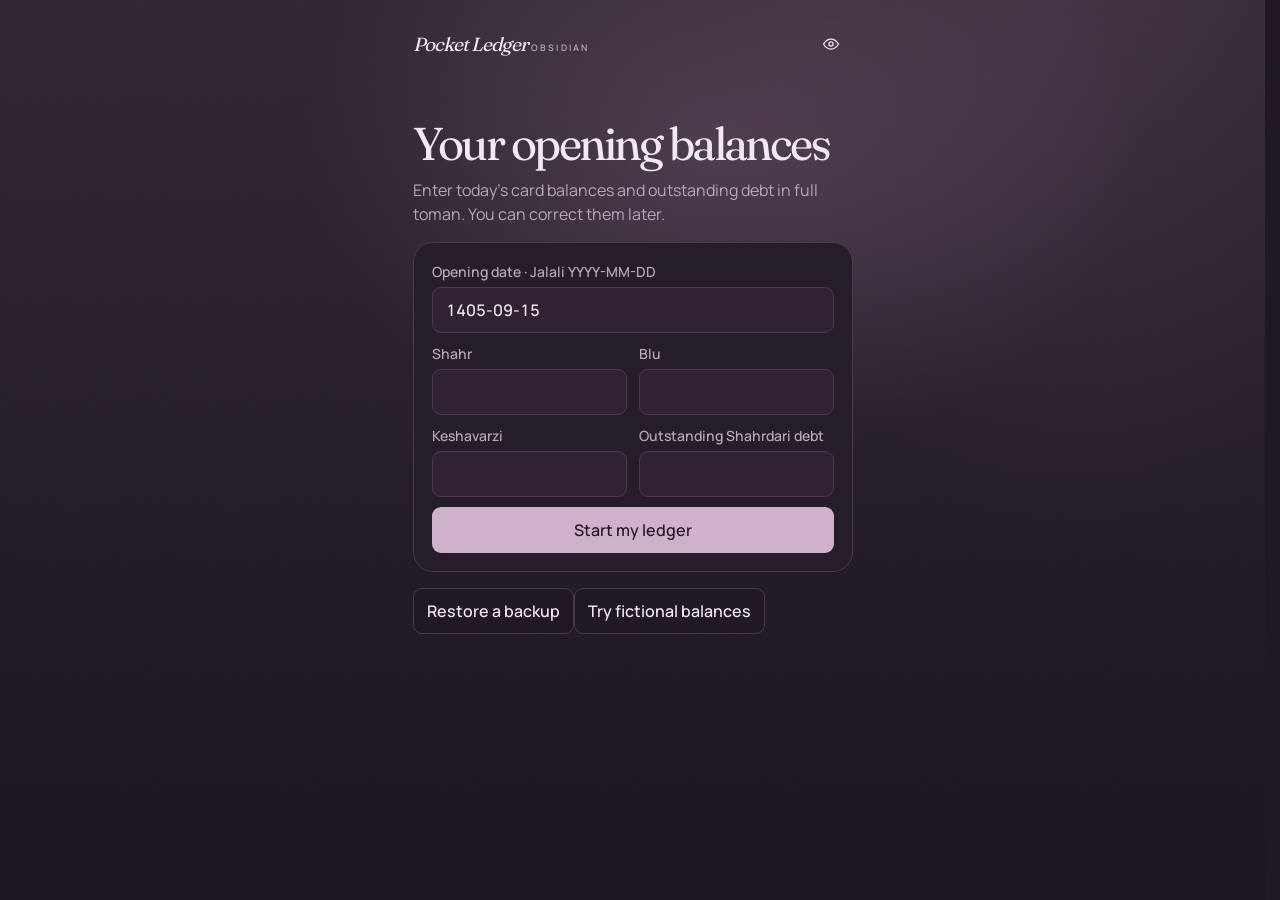
==== commit fd980f11: "Upgrade deployed Pocket Ledger Obsidian from 7.4 to 7.7" ====
--- a/obsidian-v7/app/index.html
+++ b/obsidian-v7/app/index.html
@@ -20,7 +20,7 @@
  check(scaled%1000n===0n && scaled/1000n<=99999999999999n,'Enter a whole-toman amount within the supported range.');
  return Number(scaled/1000n);
 }
-function fresh(){return {version:1,start:'',accounts:['Shahr','Blu','Keshavarzi'].map((name,i)=>({id:'a'+i,name,opening:0,active:true})),cats:categories.map((name,i)=>({id:'c'+i,name,active:true})),openingDebt:0,rows:[],audit:[],unit:1000,theme:'dark',recipient:'Repayment recipient',card:'',recent:{}}}
+function fresh(){return {version:1,start:'',accounts:['Shahr','Blu','Keshavarzi'].map((name,i)=>({id:'a'+i,name,opening:0,active:true})),cats:categories.map((name,i)=>({id:'c'+i,name,active:true})).filter(c=>c.id!=='c1'),openingDebt:0,rows:[],audit:[],unit:1000,theme:'dark',recipient:'Repayment recipient',card:'',recent:{}}}
 const fmt=new Intl.DateTimeFormat('en-US-u-ca-persian-nu-latn',{year:'numeric',month:'numeric',day:'numeric',timeZone:'UTC'});
 function persian(date){let p=Object.fromEntries(fmt.formatToParts(date).map(x=>[x.type,x.value]));return [p.year,p.month,p.day].map((n,i)=>i?String(n).padStart(2,'0'):n).join('-')}
 function today(){const d=new Date();return persian(new Date(Date.UTC(d.getFullYear(),d.getMonth(),d.getDate())))}
@@ -50,7 +50,7 @@
   if(current && r.type==='fill')fill+=n;
  }
  const total=Object.values(balance).reduce((a,b)=>a+b,0);
- return {balance,debt,total,net:total-debt,gap:Math.max(0,debt-balance.a0),expense,income,fill,received,returned,by};
+ return {balance,debt,total,net:total-debt,gap:Math.max(0,debt-(balance.a0??0)),expense,income,fill,received,returned,by};
 }
 function validate(s){
  check(s&&s.version===1&&validDate(s.start)&&s.start<=today(),'Opening date must be valid and no later than today.');
@@ -63,7 +63,7 @@
   for(const item of collection){check(typeof item.id==='string'&&/^[a-z0-9-]+$/i.test(item.id)&&!ids.has(item.id)&&typeof item.name==='string'&&item.name.trim()&&!names.has(item.name.trim().toLowerCase())&&typeof item.active==='boolean','Duplicate or invalid account/category.');ids.add(item.id);names.add(item.name.trim().toLowerCase())}
  }
  const account=id=>s.accounts.some(a=>a.id===id);
- check(account('a0')&&s.accounts.every(a=>money(a.opening)),'Invalid opening balances.');
+ check(s.accounts.every(a=>money(a.opening))&&(account('a0')||s.openingDebt===0),'Invalid opening balances or missing loan account.');
  check(Array.isArray(s.rows)&&Array.isArray(s.audit)&&s.audit.every(e=>e&&typeof e.at==='string'&&typeof e.action==='string'),'Invalid records or audit history.');
  const ids=new Set(),daily=new Map();let bound=s.openingDebt+s.accounts.reduce((v,a)=>v+a.opening,0);
  for(const r of s.rows){
@@ -72,6 +72,7 @@
   if(r.type==='expense')check(s.cats.some(c=>c.id===r.cat),'Select a known expense category.');
   if(['fill','transfer'].includes(r.type))check(account(r.to)&&r.account!==r.to,'Choose two different accounts.');
   if(r.type==='received')check(r.account==='a0','Shahrdari deposits go to the Shahr account.');
+  if(r.type==='returned')check(account('a0'),'Loan history requires the original loan account.');
   if(r.type==='fill')check(r.to==='a0','A fill must replenish the Shahr account.');
   if(['received','returned'].includes(r.type))daily.set(r.date,(daily.get(r.date)||0)+(r.type==='received'?r.amount:-r.amount));
   bound+=2*r.amount;
@@ -92,7 +93,7 @@
 function toast(msg){$('toast').textContent=msg;clearTimeout(timer);timer=setTimeout(()=>$('toast').textContent='',3500)}
 function read(){return new Promise((resolve,reject)=>{const req=db.transaction('data').objectStore('data').get('ledger');req.onsuccess=()=>resolve(req.result);req.onerror=()=>reject(req.error)})}
 async function save(next,action,before,after){
- validate(next);
+ validate(next);validateExtras(next);
  next.audit.push({at:new Date().toISOString(),action,before,after});
  await new Promise((resolve,reject)=>{
  const tx=db.transaction('data','readwrite'),table=tx.objectStore('data'),q=table.get('ledger');
@@ -109,19 +110,22 @@
 function bindForm(form,fn){form.onsubmit=async e=>{e.preventDefault();const btn=form.querySelector('button.primary');btn.disabled=true;try{await fn(formData(form))}catch(err){form.querySelector('.err').textContent=err.message}finally{btn.disabled=false}}}
 function download(name,body,type){const a=document.createElement('a');a.href=URL.createObjectURL(new Blob([body],{type}));a.download=name;a.click();setTimeout(()=>URL.revokeObjectURL(a.href),3000)}
 function backup(){download('PocketLedger-'+today()+'.json',JSON.stringify(state,null,2),'application/json')}
-function restore(){const file=document.createElement('input');file.type='file';file.accept='.json';file.onchange=async()=>{try{const next=validate(JSON.parse(await file.files[0].text()));modal('Restore this backup?', '<p>'+next.rows.length+' transactions · Opening date '+esc(next.start)+'</p><p>This replaces the ledger on this device. Save your current backup first.</p>'+(state.start?'<button type="button" id="prior">Download current backup</button>':''),async()=>{await save(next,'Restored backup',{count:state.rows.length},{count:next.rows.length})},'Replace ledger');if($('prior'))$('prior').onclick=backup}catch(e){alert('Restore stopped. '+e.message)}};file.click()}
-function openingFields(){return field('Opening date · Jalali YYYY-MM-DD','start',state.start||today(),'required')+'<div class="fields">'+state.accounts.map(a=>field(a.name,a.id,state.start?a.opening:'','required inputmode="numeric"')).join('')+field('Outstanding Shahrdari debt','debt',state.start?state.openingDebt:'','required inputmode="numeric"')+'</div>'}
-async function setOpening(f){const s=clone(state);s.start=digits(f.start);s.accounts.forEach(a=>a.opening=amount(f[a.id],1));s.openingDebt=amount(f.debt,1);const snapshot=x=>({date:x.start,balances:x.accounts.map(a=>[a.id,a.opening]),debt:x.openingDebt});await save(s,state.start?'Corrected opening values':'Set opening values',snapshot(state),snapshot(s))}
+function restore(){const file=document.createElement('input');file.type='file';file.accept='.json';file.onchange=async()=>{try{const next=normalizeDefaultCategories(validate(JSON.parse(await file.files[0].text())));validateExtras(next);modal('Restore this backup?', '<p>'+next.rows.length+' transactions · Opening date '+esc(next.start)+'</p><p>This replaces the ledger on this device. Save your current backup first.</p>'+(state.start?'<button type="button" id="prior">Download current backup</button>':''),async()=>{await save(next,'Restored backup',{count:state.rows.length},{count:next.rows.length})},'Replace ledger');if($('prior'))$('prior').onclick=backup}catch(e){alert('Restore stopped. '+e.message)}};file.click()}
+function openingFields(){return field('Opening date · Jalali YYYY-MM-DD','start',state.start||today(),'required')+'<div class="fields">'+state.accounts.map(a=>field(a.name,a.id,state.start?a.opening:'','required inputmode="numeric"')).join('')+(state.accounts.some(a=>a.id==='a0')?field('Outstanding Shahrdari debt','debt',state.start?state.openingDebt:'','required inputmode="numeric"'):'')+'</div>'}
+async function setOpening(f){const s=clone(state);s.start=digits(f.start);s.accounts.forEach(a=>a.opening=amount(f[a.id],1));s.openingDebt=state.accounts.some(a=>a.id==='a0')?amount(f.debt,1):0;const snapshot=x=>({date:x.start,balances:x.accounts.map(a=>[a.id,a.opening]),debt:x.openingDebt});await save(s,state.start?'Corrected opening values':'Set opening values',snapshot(state),snapshot(s))}
 function render(){
  resetScreenMotion();
- const dark=state.theme==='dark'||(state.theme==='system'&&matchMedia('(prefers-color-scheme:dark)').matches);document.documentElement.dataset.theme=dark?'dark':'light';
+ updateAccountColors();
+ updateSettingsShortcut(!!state.start&&page==='Overview');
+ document.documentElement.dataset.theme='dark';
 
  if(!state.start){$('nav').innerHTML='';$('view').innerHTML='<section class="setup"><h1>Your opening balances</h1><p>Enter today’s card balances and outstanding debt in full toman. You can correct them later.</p><form class="box">'+openingFields()+'<p class="err" role="alert"></p><button class="primary">Start my ledger</button></form><button id="restore">Restore a backup</button></section>';installExample();bindForm($('view').querySelector('form'),setOpening);$('restore').onclick=restore;return}
  renderNavigation();
  $('view').innerHTML='<div class="line"><h1>'+page+'</h1>'+(page==='Settings'?'':'<div class="period month-rail" aria-label="Choose Jalali month"></div>')+'</div><div id="content"></div>';
- if(page==='Settings'){if(masked){$('content').innerHTML='<p>Reveal balances to view preferences, backups and correction history.</p>'}else {settings();installMotionPreference();enhancePickers($('content'));enhanceSettings()}return}
+ if(page==='Settings'){if(masked){$('content').innerHTML='<p>Reveal balances to view preferences and backups.</p>'}else {settings();installMotionPreference();enhancePickers($('content'));enhanceSettings()}return}
  function change(key){if(!/^\d{4}-(0[1-9]|1[0-2])$/.test(key)||key<state.start.slice(0,7)||key>today().slice(0,7)){toast('Choose a month within your ledger dates.');render();return}month=key;render()}
  installMonthRail(change);
+ if(page==='Budget'){if(masked)$('content').innerHTML=privatePanel();else renderBudget();return}
  if(page==='Transactions' && masked){$('content').innerHTML=privatePanel();return}
  if(page==='Transactions'){transactions();enhancePickers($('content'))}else if(page==='Insights')renderInsights();else { dashboard(); decorateOverview(); }
 }
@@ -131,28 +135,29 @@
 const rowsMonth=()=>state.rows.filter(r=>r.date.startsWith(month)).reverse().sort((a,b)=>b.date.localeCompare(a.date));
 function bankLabel(key){return '<span class="bank" data-bank="'+esc(key)+'">'+esc(accountName(key))+'</span>'}
 function rowList(rows){return rows.map(r=>'<div class="entry"><div><b>'+esc(masked?displayType(r.type):r.note||displayType(r.type))+'</b><small>'+esc(r.date)+' · '+bankLabel(r.account)+(r.to?' → '+bankLabel(r.to):'')+' · '+esc(r.type==='expense'?categoryName(r.cat):displayType(r.type))+'</small></div><div><b>'+money(r.amount)+'</b> <button data-edit="'+esc(r.id)+'" aria-label="Edit transaction">Edit</button></div></div>').join('')||'<p class="muted">No transactions here yet.</p>'}
-function wireRows(){document.querySelectorAll('[data-edit]').forEach(b=>b.onclick=()=>entry(state.rows.find(r=>r.id===b.dataset.edit)))}
+function wireRows(){document.querySelectorAll('[data-edit]').forEach(b=>b.onclick=()=>editLedgerRow(b.dataset.edit))}
 function metric(label,n){return '<div class="entry"><span>'+esc(label)+'</span><b>'+money(n)+'</b></div>'}
 function dashboard(){const v=summary(state,month),last=monthShift(month,-1),compare=last>=state.start.slice(0,7);
- $('content').innerHTML='<section class="hero"><small>Your net money</small><div><strong>'+figure(v.net)+'</strong> toman</div><div class="snapshot"><span><small>Across all cards</small><b>'+money(v.total)+'</b></span><span class="debt"><small>Shahrdari debt</small><b>'+money(v.debt)+'</b></span></div></section><div class="cards">'+state.accounts.filter(a=>a.active||(!masked&&v.balance[a.id])).map(a=>'<div class="card" data-bank="'+esc(a.id)+'"><span class="tag">'+esc(a.name)+'</span><b>'+figure(v.balance[a.id])+' <small>toman</small>'+'</b></div>').join('')+'</div><section class="box line"><h2 style="margin:0">Monthly spending</h2><b>'+money(v.expense)+'</b></section><section class="box"><h2>Recent transactions</h2>'+rowList(rowsMonth().slice(0,3))+'</section>';wireRows()}
-function transactions(){const all={id:'',name:'All'};$('content').innerHTML='<div class="box"><div class="fields">'+field('Search','query','','id="query" placeholder="Name, category, account or amount"')+select('Account','filter',[all,...state.accounts],'')+select('Type','type',[all,...Object.entries(types).filter(([id])=>id!=='fill').map(([id,name])=>({id,name}))],'')+select('Category','category',[all,...state.cats],'')+'</div><div id="results"></div></div>';const area=$('content'),val=n=>area.querySelector('[name="'+n+'"]').value;function filter(){let q=val('query').toLowerCase();$('results').innerHTML=rowList(rowsMonth().filter(r=>(!val('filter')||[r.account,r.to].includes(val('filter')))&&(!val('type')||(r.type==='fill'?'transfer':r.type)===val('type'))&&(!val('category')||r.cat===val('category'))&&[r.note,displayType(r.type),categoryName(r.cat),accountName(r.account),accountName(r.to),r.amount].join(' ').toLowerCase().includes(q)));wireRows()}area.oninput=filter;filter()}
+ $('content').innerHTML='<section class="hero"><small>Your net money</small><div><strong>'+figure(v.net)+'</strong> toman</div><div class="snapshot"><span><small>Across all cards</small><b>'+money(v.total)+'</b></span>'+(loanVisible(v)?'<span class="debt"><small>Shahrdari debt</small><b>'+money(v.debt)+'</b></span>':'')+'</div></section><div class="cards">'+state.accounts.filter(a=>a.active||(!masked&&v.balance[a.id])).map(a=>'<div class="card" data-bank="'+esc(a.id)+'"><span class="tag">'+esc(a.name)+'</span><b>'+figure(v.balance[a.id])+' <small>toman</small>'+'</b></div>').join('')+'</div><section class="box line"><h2 style="margin:0">Monthly spending</h2><b>'+money(v.expense)+'</b></section><section class="box"><h2>Recent transactions</h2>'+rowList(rowsMonth().slice(0,3))+'</section>';wireRows()}
+function transactions(){const all={id:'',name:'All'};$('content').innerHTML='<div class="box"><div class="fields">'+field('Search','query','','id="query" placeholder="Name, category, account or amount"')+select('Account','filter',[all,...state.accounts],'')+select('Type','type',[all,...Object.entries(types).filter(([id])=>id!=='fill'&&(!['received','returned'].includes(id)||loanEnabled()||state.rows.some(r=>r.type===id))).map(([id,name])=>({id,name}))],'')+select('Category','category',[all,...state.cats],'')+'</div><div id="results"></div></div>';const area=$('content'),val=n=>area.querySelector('[name="'+n+'"]').value;function filter(){let q=val('query').toLowerCase();$('results').innerHTML=rowList(rowsMonth().filter(r=>(!val('filter')||[r.account,r.to].includes(val('filter')))&&(!val('type')||(r.type==='fill'?'transfer':r.type)===val('type'))&&(!val('category')||r.cat===val('category'))&&[r.note,displayType(r.type),categoryName(r.cat),accountName(r.account),accountName(r.to),r.amount].join(' ').toLowerCase().includes(q)));wireRows()}area.oninput=filter;filter()}
 function fitSheet(){const v=window.visualViewport;if(!v)return;const style=document.documentElement.style;style.setProperty('--visible-height',v.height+'px');style.setProperty('--keyboard-gap',Math.max(0,window.innerHeight-v.height-v.offsetTop)+'px')}
 window.visualViewport?.addEventListener('resize',fitSheet);window.visualViewport?.addEventListener('scroll',fitSheet);fitSheet();
 function settings(){
- const manage=(key,title)=>'<details><summary>'+title+'</summary>'+state[key].map((x,i)=>'<div class="entry"><div>'+(key==='accounts'?bankLabel(x.id):esc(x.name))+(x.active?'':' · inactive')+'</div><div>'+(key==='cats'&&i?'<button data-up="'+x.id+'" aria-label="Move up">↑</button> ':'')+'<button data-key="'+key+'" data-item="'+x.id+'">Edit</button></div></div>').join('')+'<button data-key="'+key+'">Add '+(key==='cats'?'category':'account')+'</button></details>';
- $('content').innerHTML='<details open><summary>Preferences</summary><form id="prefs">'+select('Transaction amount entry','unit',[{id:'1000',name:'Thousands of toman · 1 means 1,000'},{id:'1',name:'Full toman'}],String(state.unit))+select('Appearance','theme',[{id:'system',name:'Follow device · light or deep aubergine'},{id:'light',name:'Soft aubergine'},{id:'dark',name:'Deep aubergine'}],state.theme)+field('Repayment recipient','recipient',state.recipient,'required')+field('Recipient card · optional, kept on this device','card',state.card,'type="password" inputmode="numeric" autocomplete="off"')+'<button type="button" id="reveal">Show / hide card</button> <button class="primary">Save preferences</button><p class="err"></p></form></details>'+manage('accounts','Accounts')+manage('cats','Expense categories')+'<details><summary>Opening values</summary><p>Corrections recalculate every affected month.</p><button id="opening">Correct opening values</button></details><details open><summary>Backup &amp; export</summary><p>Data belongs to this browser on this device. Clearing browser storage removes it. Move your ledger by downloading a JSON backup and restoring it on the other device. The backup includes your recipient details and correction history in plain text.</p><div class="chips"><button id="backup">Download JSON backup</button><button id="restore">Restore backup</button><button id="csv">Export CSV</button></div></details><p class="creation-credit">Created by Aria and Buddy</p>';
- $('reveal').onclick=()=>{const el=$('prefs').elements.card;el.type=el.type==='password'?'text':'password'};
- bindForm($('prefs'),async f=>{const s=clone(state);Object.assign(s,{unit:Number(f.unit),theme:f.theme,recipient:f.recipient.trim(),card:digits(f.card).replace(/[ -]/g,'')});await save(s,'Updated preferences',null,null)});
+ const manage=(key,title)=>'<details><summary>'+title+'</summary>'+state[key].map((x,i)=>'<div class="entry"><div>'+(key==='accounts'?bankLabel(x.id):esc(x.name))+(x.active?'':key==='accounts'?' · archived':' · inactive')+'</div><div>'+(key==='cats'&&i?'<button data-up="'+x.id+'" aria-label="Move up">↑</button> ':'')+'<button data-key="'+key+'" data-item="'+x.id+'">Edit</button>'+(key==='accounts'?(x.active?' <button class="account-remove" data-remove-account="'+esc(x.id)+'">Remove</button>':' <button data-restore-account="'+esc(x.id)+'">Restore</button> <button class="account-remove" data-remove-account="'+esc(x.id)+'">Remove</button>'):'')+'</div></div>').join('')+'<button data-key="'+key+'">Add '+(key==='cats'?'category':'account')+'</button></details>';
+ $('content').innerHTML='<details open><summary>Preferences</summary><form id="prefs">'+select('Transaction amount entry','unit',[{id:'1000',name:'Thousands of toman · 1 means 1,000'},{id:'1',name:'Full toman'}],String(state.unit))+(loanEnabled()?field('Repayment recipient','recipient',state.recipient,'required')+field('Recipient card · optional, kept on this device','card',state.card,'type="password" inputmode="numeric" autocomplete="off"')+'<button type="button" id="reveal">Show / hide card</button> ':'')+'<button class="primary">Save preferences</button><p class="err"></p></form></details>'+manage('accounts','Accounts')+roundupSettingsHtml()+manage('cats','Expense categories')+'<details><summary>Opening values</summary><p>Corrections recalculate every affected month.</p><button id="opening">Correct opening values</button></details><details open><summary>Backup &amp; export</summary><p>Data belongs to this browser on this device. Clearing browser storage removes it. Move your ledger by downloading a JSON backup and restoring it on the other device. The backup contains your private ledger data in plain text.</p><div class="chips"><button id="backup">Download JSON backup</button><button id="restore">Restore backup</button><button id="csv">Export CSV</button></div></details><p class="creation-credit">Created by Aria and Buddy</p><p class="build-version">Obsidian · 7.7</p>';
+ wireRoundupSettings();wireAccountRemoval();
+ if($('reveal'))$('reveal').onclick=()=>{const el=$('prefs').elements.card;el.type=el.type==='password'?'text':'password'};
+ bindForm($('prefs'),async f=>{const s=clone(state);Object.assign(s,{unit:Number(f.unit),theme:'dark',recipient:f.recipient===undefined?s.recipient:f.recipient.trim(),card:f.card===undefined?s.card:digits(f.card).replace(/[ -]/g,'')});await save(s,'Updated preferences',null,null)});
  $('opening').onclick=()=>modal('Correct opening values',openingFields(),async f=>{check(digits(f.start)<=today(),'Opening date cannot be in the future.');await setOpening(f)});
  $('backup').onclick=backup;$('restore').onclick=restore;
  $('csv').onclick=()=>{const cell=x=>{let v=String(x??'');if(/^[=+@\-\t\r]/.test(v))v="'"+v;return '"'+v.replace(/"/g,'""')+'"'};const rows=[['ID','Jalali date','Type','Amount (toman)','Account','To account','Category','Description'],...state.rows.map(r=>[r.id,r.date,types[r.type],r.amount,accountName(r.account),accountName(r.to),categoryName(r.cat),r.note])];download('PocketLedger-transactions.csv','\uFEFF'+rows.map(row=>row.map(cell).join(',')).join('\r\n'),'text/csv;charset=utf-8')};
  document.querySelectorAll('[data-key]').forEach(b=>b.onclick=()=>{const key=b.dataset.key,old=state[key].find(x=>x.id===b.dataset.item);
- modal((old?'Edit ':'Add ')+(key==='accounts'?'account':'category'),field('Name','name',old?.name,'required maxlength="60"')+(old?'<label><span><input type="checkbox" name="active" '+(old.active?'checked':'')+'> Active for new entries</span></label>':''),async f=>{const s=clone(state),x={...(old||{id:id(),...(key==='accounts'?{opening:0}:{})}),name:f.name.trim(),active:old?!!f.active:true};if(old)s[key][s[key].findIndex(a=>a.id===x.id)]=x;else s[key].push(x);await save(s,'Changed '+(key==='cats'?'category':'account'),old||null,x)})});
+ modal((old?'Edit ':'Add ')+(key==='accounts'?'account':'category'),field('Name','name',old?.name,'required maxlength="60"')+(key==='accounts'?colorField(old):'')+(old&&key==='cats'?'<label><span><input type="checkbox" name="active" '+(old.active?'checked':'')+'> Active for new entries</span></label>':''),async f=>{const s=clone(state),x={...(old||{id:id(),...(key==='accounts'?{opening:0}:{})}),name:f.name.trim(),active:old?(key==='accounts'?old.active:!!f.active):true};if(key==='accounts')x.color=f.color;if(old)s[key][s[key].findIndex(a=>a.id===x.id)]=x;else s[key].push(x);await save(s,'Changed '+(key==='cats'?'category':'account'),old||null,x)})});
  document.querySelectorAll('[data-up]').forEach(b=>b.onclick=async()=>{try{const s=clone(state),i=s.cats.findIndex(a=>a.id===b.dataset.up);[s.cats[i],s.cats[i-1]]=[s.cats[i-1],s.cats[i]];await save(s,'Reordered categories',state.cats.map(c=>c.id),s.cats.map(c=>c.id));[...$('content').querySelectorAll('details')].find(d=>d.firstChild.textContent==='Expense categories').open=true}catch(e){alert(e.message)}});
 }
 
 matchMedia('(prefers-color-scheme:dark)').onchange=()=>{if(db)render()};
-async function boot(){db=await new Promise((resolve,reject)=>{const q=indexedDB.open('pocket-ledger-obsidian-review-v1',1);q.onupgradeneeded=()=>q.result.createObjectStore('data');q.onsuccess=()=>resolve(q.result);q.onerror=()=>reject(q.error)});const record=await read();if(record){state=validate(record.state);revision=record.revision}render()}
+async function boot(){db=await new Promise((resolve,reject)=>{const q=indexedDB.open('pocket-ledger-obsidian-review-v1',1);q.onupgradeneeded=()=>q.result.createObjectStore('data');q.onsuccess=()=>resolve(q.result);q.onerror=()=>reject(q.error)});const record=await read();if(record){state=normalizeDefaultCategories(validate(record.state));validateExtras(state);revision=record.revision}render();launchAnimation()}
 </script><script src='./motion-spring.js'></script><script src='./entry.js'></script><script src='./obsidian.js'></script><script>boot().catch(e=>{$('view').textContent='Unable to open local storage. '+e.message+' Open the app in a regular browser using the Windows launcher.'});
 if(location.protocol!=='file:'&&'serviceWorker' in navigator)navigator.serviceWorker.register('./sw.js').catch(()=>{});
 
--- a/obsidian-v7/app/obsidian.css
+++ b/obsidian-v7/app/obsidian.css
@@ -198,3 +198,29 @@
 .picker-field{display:grid;gap:5px;min-width:0;margin:0 0 9px;color:var(--sub);font:600 12px Manrope,system-ui}.picker-field.entry-type{margin:3px 0 12px}
 
 .creation-credit{margin:24px 0 12px;text-align:center;font-size:12px;letter-spacing:.055em;color:var(--sub,#B9A7B9);line-height:1.6}
+/* 7.5: planning and account personalization */
+header{gap:5px;flex-wrap:nowrap}.settings-shortcut.selected{border-color:var(--cta);background:var(--soft)}.settings-shortcut[hidden]{display:none}.brand{min-width:0}.settings-shortcut,.privacy{flex-shrink:0}@media(max-width:355px){header .brand{font-size:17px}header .brand em{font-size:8px;letter-spacing:.1em}header .privacy{width:40px;min-width:40px;padding:8px}}
+.account-color-field input[type=color]{min-height:46px;padding:5px 8px;cursor:pointer}.roundup-row{padding:10px 12px;margin:8px 0 12px;border:1px solid var(--line);border-radius:13px;background:var(--base)}.roundup-row label{margin:0}.roundup-row small{display:block;margin:4px 0 0;color:var(--sub)}.budget-link{color:var(--sub);font-size:12px;margin:8px 0}.budget-hero{background:var(--glow),var(--surface);padding:18px}.budget-hero h2,.budget-list h2{margin:0 0 8px}.budget-hero strong{font:400 clamp(25px,8vw,37px) Fraunces,Georgia;display:block;overflow-wrap:anywhere;margin:12px 0 0}.budget-hero>small{display:block}.budget-add{font-size:12px;min-height:38px;padding:6px 10px}.budget-progress{height:5px;background:var(--soft);border-radius:8px;overflow:hidden;margin:12px 0 8px}.budget-progress i{height:100%;display:block;background:var(--cta);border-radius:8px}.budget-status{font-size:11px;color:var(--sub);gap:5px}.budget-list{padding:16px}.budget-item{padding:14px 0;border-top:1px solid var(--line)}.budget-item:first-of-type{border-top:0}.budget-item .line>div{min-width:0;flex:1}.budget-item b{display:block;overflow-wrap:anywhere}.budget-item small{display:block;font-size:11px;color:var(--sub);overflow-wrap:anywhere}.budget-item strong{font-size:14px;font-weight:600;text-align:right;overflow-wrap:anywhere}.budget-actions{display:flex;justify-content:flex-end;gap:7px;margin-top:10px}.budget-actions button{font-size:12px;min-height:40px;padding:6px 10px}.budget-foot{font-size:11px;line-height:1.6;margin:12px 5px}
+
+.settings-shortcut{min-width:44px;border-radius:50%;background:transparent;display:grid;place-items:center;width:44px;height:44px;padding:10px}.settings-shortcut svg{width:20px;height:20px;fill:none;stroke:currentColor;stroke-width:1.5;stroke-linecap:round;stroke-linejoin:round}@media(max-width:355px){header .settings-shortcut{width:40px;min-width:40px;padding:8px}}
+
+.account-remove{color:var(--muted);font-size:12px}.account-remove:hover,.account-remove:focus-visible{color:#E47781;border-color:#E47781}.settings-detail-body .entry button{min-height:40px;padding:6px 10px}.settings-detail-body .entry>div:last-child{display:flex;justify-content:flex-end;flex-wrap:wrap;gap:4px}.hero .snapshot:has(>span:only-child){grid-template-columns:1fr}
+
+.build-version{text-align:center;color:var(--muted);font-size:10px;letter-spacing:.08em;margin:-12px 0 18px}
+
+/* Stable app header across pages, including pages with different scroll heights. */
+html{scrollbar-gutter:stable}
+header{display:grid;grid-template-columns:minmax(0,1fr) auto auto;column-gap:5px;align-items:center}
+header .brand{grid-column:1;margin:0;white-space:nowrap}
+header .settings-shortcut{grid-column:2;grid-row:1}
+header .privacy{grid-column:3;grid-row:1}
+header .settings-shortcut[hidden]{display:none!important}
+.account-remove{color:#F1A2AA!important;background:#35252F!important;border-color:#87535F!important;font-weight:600;opacity:1!important}
+.account-remove:hover,.account-remove:focus-visible{color:#FFE8EA!important;background:#573440!important;border-color:#E47781!important}
+#dlg .danger-confirm{color:#241827;background:#E8A2AA;border-color:#E8A2AA}
+#dlg .removal-impact{margin:8px 0 16px;padding-left:20px;font-size:13px;overflow-wrap:anywhere}
+header{grid-template-columns:minmax(0,1fr) 44px 44px}
+@media(max-width:355px){header{grid-template-columns:minmax(0,1fr) 40px 40px}}
+
+/* Preserve the same appearance while the noninteractive shortcut fades out. */
+header .settings-shortcut:disabled{color:var(--ink);background:transparent;pointer-events:none}
